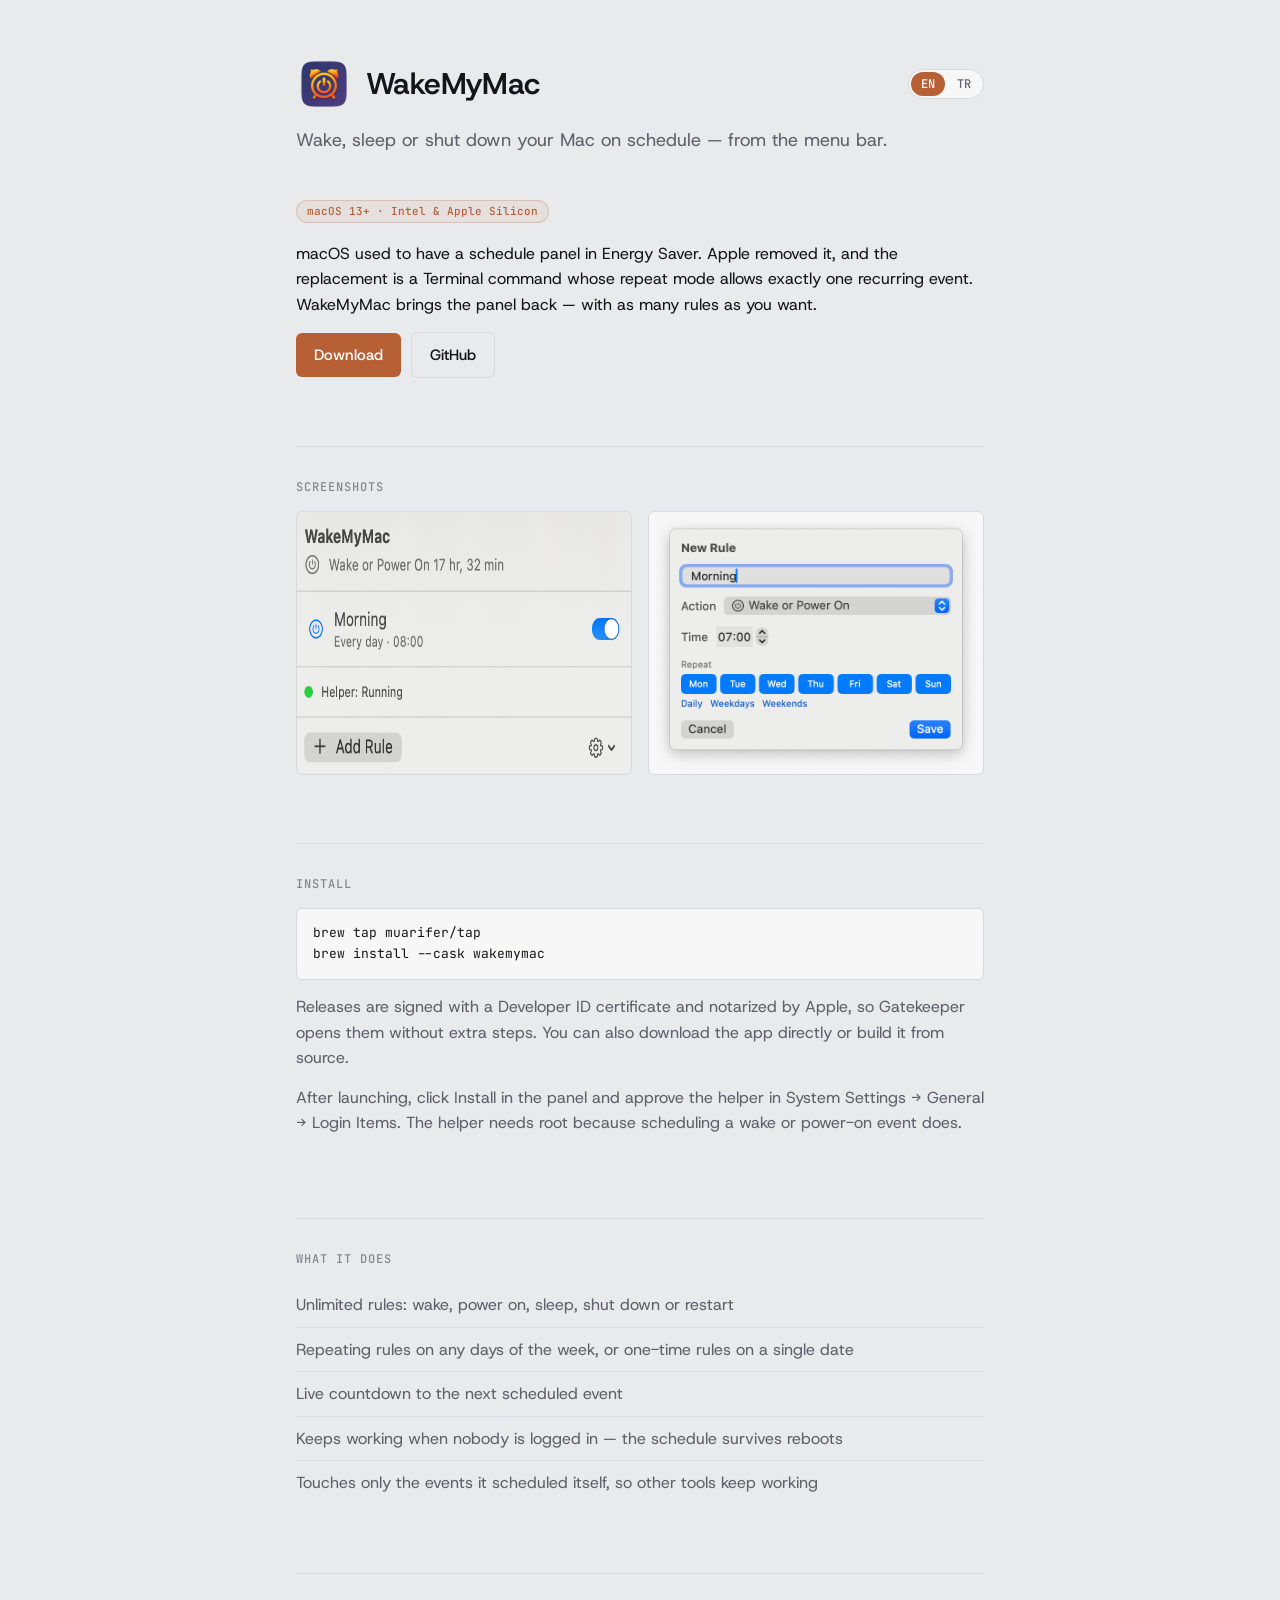
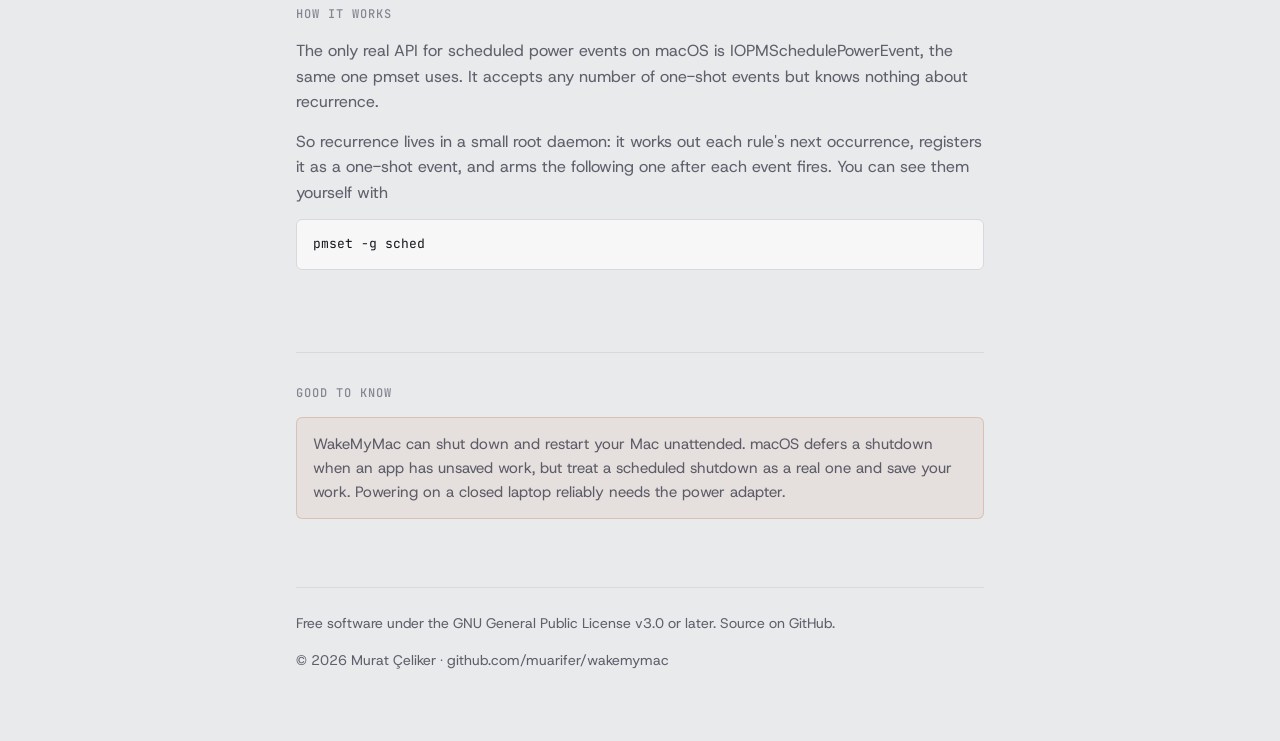
==== docs/index.html @ 7f60788e "Add one-time rules alongside weekly ones, and a bilingual project site" ====
<!DOCTYPE html>
<html lang="en">
<head>
<meta charset="utf-8">
<meta name="viewport" content="width=device-width, initial-scale=1">
<title>WakeMyMac — scheduled power events for macOS</title>
<meta name="description" content="A macOS menu bar app that wakes, sleeps or shuts down your Mac on schedule. Unlimited recurring rules, unlike pmset repeat.">
<link rel="icon" href="icon.png">
<meta property="og:title" content="WakeMyMac">
<meta property="og:description" content="Wake, sleep or shut down your Mac on schedule — from the menu bar.">
<meta property="og:image" content="https://muarifer.github.io/wakemymac/icon.png">
<link rel="preconnect" href="https://fonts.googleapis.com">
<link rel="preconnect" href="https://fonts.gstatic.com" crossorigin>
<link href="https://fonts.googleapis.com/css2?family=Host+Grotesk:wght@400;500;600&family=JetBrains+Mono:wght@400;500&display=swap" rel="stylesheet">
<style>
  :root {
    --bg: #e9eaec;
    --card: #f7f7f8;
    --fg: #14151a;
    --fg-2: rgba(15, 19, 36, 0.64);
    --fg-3: rgba(13, 17, 38, 0.46);
    --line: #d7d9de;
    --accent: #b75f35;
    --accent-surface: rgba(183, 95, 53, 0.075);
    --accent-border: rgba(183, 95, 53, 0.24);
    --radius: 6px;
    --sans: "Host Grotesk", ui-sans-serif, system-ui, sans-serif;
    --mono: "JetBrains Mono", ui-monospace, SFMono-Regular, Menlo, monospace;
  }
  @media (prefers-color-scheme: dark) {
    :root:not([data-theme="light"]) {
      --bg: #131418;
      --card: #1b1c21;
      --fg: #f2f3f5;
      --fg-2: rgba(242, 243, 245, 0.62);
      --fg-3: rgba(242, 243, 245, 0.42);
      --line: #2b2d34;
      --accent: #e0834f;
      --accent-surface: rgba(224, 131, 79, 0.1);
      --accent-border: rgba(224, 131, 79, 0.28);
    }
  }
  :root[data-theme="dark"] {
    --bg: #131418;
    --card: #1b1c21;
    --fg: #f2f3f5;
    --fg-2: rgba(242, 243, 245, 0.62);
    --fg-3: rgba(242, 243, 245, 0.42);
    --line: #2b2d34;
    --accent: #e0834f;
    --accent-surface: rgba(224, 131, 79, 0.1);
    --accent-border: rgba(224, 131, 79, 0.28);
  }

  * { box-sizing: border-box; }
  html { -webkit-font-smoothing: antialiased; -moz-osx-font-smoothing: grayscale; }
  body {
    margin: 0;
    background: var(--bg);
    color: var(--fg);
    font-family: var(--sans);
    font-size: 16px;
    line-height: 1.6;
  }
  .wrap { max-width: 720px; margin: 0 auto; padding: 0 16px; }

  /* Header */
  header { padding: 56px 0 8px; }
  .top { display: flex; align-items: center; gap: 14px; }
  .top img { width: 56px; height: 56px; }
  h1 { font-size: 30px; font-weight: 600; margin: 0; letter-spacing: -0.02em; }
  .tagline { color: var(--fg-2); margin: 14px 0 0; font-size: 18px; }
  .lang {
    margin-left: auto; display: flex; gap: 2px;
    border: 1px solid var(--line); border-radius: 999px; padding: 2px; background: var(--card);
  }
  .lang button {
    font: 500 12px/1 var(--mono); color: var(--fg-2);
    background: none; border: 0; border-radius: 999px;
    padding: 6px 10px; cursor: pointer;
  }
  .lang button[aria-pressed="true"] { background: var(--accent); color: #fff; }

  /* Blocks */
  section { padding: 34px 0; border-top: 1px solid var(--line); margin-top: 34px; }
  header + section { border-top: 0; margin-top: 0; }
  h2 {
    font: 500 12px/1 var(--mono); text-transform: uppercase; letter-spacing: 0.08em;
    color: var(--fg-3); margin: 0 0 18px;
  }
  p { margin: 0 0 14px; color: var(--fg-2); }
  p.lead { color: var(--fg); }
  strong { color: var(--fg); font-weight: 500; }
  a { color: var(--accent); text-decoration: none; }
  a:hover { text-decoration: underline; }

  .badge {
    display: inline-block; font: 500 11px/1 var(--mono);
    color: var(--accent); background: var(--accent-surface);
    border: 1px solid var(--accent-border); border-radius: 999px;
    padding: 5px 10px; margin-bottom: 18px;
  }

  .actions { display: flex; flex-wrap: wrap; gap: 10px; align-items: center; margin-top: 6px; }
  .btn {
    display: inline-block; background: var(--accent); color: #fff;
    border-radius: var(--radius); padding: 10px 18px; font-weight: 500; font-size: 15px;
  }
  .btn:hover { text-decoration: none; opacity: 0.9; }
  .btn.ghost { background: transparent; color: var(--fg); border: 1px solid var(--line); }

  pre, code { font-family: var(--mono); font-size: 13px; }
  pre {
    background: var(--card); border: 1px solid var(--line); border-radius: var(--radius);
    padding: 14px 16px; overflow-x: auto; margin: 0 0 14px; color: var(--fg);
  }
  p > code {
    background: var(--card); border: 1px solid var(--line);
    border-radius: 4px; padding: 1px 5px; color: var(--fg);
  }

  .shots { display: flex; flex-wrap: wrap; gap: 16px; }
  .shots img {
    flex: 1 1 300px; min-width: 0; max-width: 100%;
    border: 1px solid var(--line); border-radius: var(--radius); background: var(--card);
  }

  ul { margin: 0; padding-left: 0; list-style: none; }
  li { color: var(--fg-2); padding: 9px 0; border-bottom: 1px solid var(--line); }
  li:last-child { border-bottom: 0; }

  .note {
    background: var(--accent-surface); border: 1px solid var(--accent-border);
    border-radius: var(--radius); padding: 14px 16px; color: var(--fg-2); font-size: 15px;
  }

  footer {
    border-top: 1px solid var(--line); margin-top: 34px;
    padding: 24px 0 56px; color: var(--fg-3); font-size: 14px;
  }
  footer a { color: var(--fg-2); }

  [lang-hide] { display: none !important; }
</style>
</head>
<body>
<div class="wrap">

  <header>
    <div class="top">
      <img src="icon.png" alt="WakeMyMac icon">
      <h1>WakeMyMac</h1>
      <div class="lang">
        <button type="button" data-lang="en" aria-pressed="true">EN</button>
        <button type="button" data-lang="tr" aria-pressed="false">TR</button>
      </div>
    </div>
    <p class="tagline" data-en="Wake, sleep or shut down your Mac on schedule — from the menu bar."
       data-tr="Mac'inizi programa göre uyandırın, uyutun veya kapatın — menü barından."></p>
  </header>

  <section>
    <span class="badge" data-en="macOS 13+ · Intel &amp; Apple Silicon" data-tr="macOS 13+ · Intel ve Apple Silicon"></span>
    <p class="lead"
       data-en="macOS used to have a schedule panel in Energy Saver. Apple removed it, and the replacement is a Terminal command whose repeat mode allows exactly one recurring event. WakeMyMac brings the panel back — with as many rules as you want."
       data-tr="macOS'ta Enerji Tasarrufu altında bir zamanlama paneli vardı. Apple onu kaldırdı; yerine önerilen Terminal komutunun tekrar kipi ise yalnızca tek bir tekrarlı olaya izin veriyor. WakeMyMac o paneli geri getiriyor — istediğiniz kadar kuralla."></p>
    <div class="actions">
      <a class="btn" href="https://github.com/muarifer/wakemymac/releases/latest"
         data-en="Download" data-tr="İndir"></a>
      <a class="btn ghost" href="https://github.com/muarifer/wakemymac">GitHub</a>
    </div>
  </section>

  <section>
    <h2 data-en="Screenshots" data-tr="Ekran görüntüleri"></h2>
    <div class="shots">
      <img src="screenshot.png" data-en-alt="The menu bar panel listing a rule with a live countdown to the next event"
           data-tr-alt="Menü bar paneli: kural listesi ve sonraki olaya canlı geri sayım" alt="">
      <img src="screenshot-editor.png" data-en-alt="Rule editor with action, time and day pickers"
           data-tr-alt="Kural editörü: eylem, saat ve gün seçicileri" alt="">
    </div>
  </section>

  <section>
    <h2 data-en="Install" data-tr="Kurulum"></h2>
    <pre>brew tap muarifer/tap
brew install --cask wakemymac</pre>
    <p data-en="Releases are signed with a Developer ID certificate and notarized by Apple, so Gatekeeper opens them without extra steps. You can also download the app directly or build it from source."
       data-tr="Sürümler Developer ID sertifikasıyla imzalanır ve Apple tarafından notarize edilir; Gatekeeper ek bir adım istemez. Uygulamayı doğrudan indirebilir ya da kaynaktan derleyebilirsiniz."></p>
    <p data-en="After launching, click Install in the panel and approve the helper in System Settings → General → Login Items. The helper needs root because scheduling a wake or power-on event does."
       data-tr="Açtıktan sonra panelden Install'a tıklayın ve yardımcıyı Sistem Ayarları → Genel → Giriş Öğeleri'nde onaylayın. Yardımcı root ister, çünkü uyandırma ve açma olayı zamanlamak root gerektirir."></p>
  </section>

  <section>
    <h2 data-en="What it does" data-tr="Neler yapar"></h2>
    <ul>
      <li data-en="Unlimited rules: wake, power on, sleep, shut down or restart"
          data-tr="Sınırsız kural: uyandır, aç, uyut, kapat veya yeniden başlat"></li>
      <li data-en="Repeating rules on any days of the week, or one-time rules on a single date"
          data-tr="Haftanın istediğiniz günlerinde tekrarlı kurallar ya da tek bir tarihe tek seferlik kurallar"></li>
      <li data-en="Live countdown to the next scheduled event"
          data-tr="Sonraki olaya canlı geri sayım"></li>
      <li data-en="Keeps working when nobody is logged in — the schedule survives reboots"
          data-tr="Kimse oturum açmamışken de çalışır — zamanlama yeniden başlatmalara dayanır"></li>
      <li data-en="Touches only the events it scheduled itself, so other tools keep working"
          data-tr="Yalnızca kendi kurduğu olaylara dokunur, diğer araçlar çalışmaya devam eder"></li>
    </ul>
  </section>

  <section>
    <h2 data-en="How it works" data-tr="Nasıl çalışır"></h2>
    <p data-en="The only real API for scheduled power events on macOS is IOPMSchedulePowerEvent, the same one pmset uses. It accepts any number of one-shot events but knows nothing about recurrence."
       data-tr="macOS'ta zamanlanmış güç olayları için tek gerçek API, pmset'in de kullandığı IOPMSchedulePowerEvent. İstediğiniz kadar tek seferlik olay kabul eder ama tekrardan haberi yoktur."></p>
    <p data-en="So recurrence lives in a small root daemon: it works out each rule's next occurrence, registers it as a one-shot event, and arms the following one after each event fires. You can see them yourself with"
       data-tr="Tekrar bu yüzden küçük bir root daemon'da yaşıyor: her kuralın bir sonraki gerçekleşmesini hesaplar, tek seferlik olay olarak kaydeder ve olay geçtikçe sıradakini kurar. Kendiniz de görebilirsiniz:"></p>
    <pre>pmset -g sched</pre>
  </section>

  <section>
    <h2 data-en="Good to know" data-tr="Bilinmesi gerekenler"></h2>
    <div class="note"
         data-en="WakeMyMac can shut down and restart your Mac unattended. macOS defers a shutdown when an app has unsaved work, but treat a scheduled shutdown as a real one and save your work. Powering on a closed laptop reliably needs the power adapter."
         data-tr="WakeMyMac Mac'inizi siz başında değilken kapatabilir ve yeniden başlatabilir. macOS, kaydedilmemiş işi olan bir uygulama varsa kapatmayı erteler; yine de zamanlanmış kapatmayı gerçek bir kapatma gibi görün ve işinizi kaydedin. Kapalı bir dizüstünün güvenilir şekilde açılması için adaptöre bağlı olması gerekir."></div>
  </section>

  <footer>
    <p data-en="Free software under the GNU General Public License v3.0 or later. Source on GitHub."
       data-tr="GNU Genel Kamu Lisansı v3.0 veya sonrası altında özgür yazılım. Kaynak kod GitHub'da."></p>
    <p>© 2026 Murat Çeliker · <a href="https://github.com/muarifer/wakemymac">github.com/muarifer/wakemymac</a></p>
  </footer>

</div>

<script>
  (function () {
    var buttons = document.querySelectorAll('.lang button');

    function apply(lang) {
      document.documentElement.lang = lang;
      document.querySelectorAll('[data-en]').forEach(function (el) {
        var text = el.getAttribute('data-' + lang);
        if (text) { el.textContent = text; }
      });
      document.querySelectorAll('[data-en-alt]').forEach(function (el) {
        var alt = el.getAttribute('data-' + lang + '-alt');
        if (alt) { el.alt = alt; }
      });
      buttons.forEach(function (b) {
        b.setAttribute('aria-pressed', String(b.dataset.lang === lang));
      });
      try { localStorage.setItem('wmm-lang', lang); } catch (e) {}
    }

    var saved = null;
    try { saved = localStorage.getItem('wmm-lang'); } catch (e) {}
    var initial = saved || ((navigator.language || 'en').slice(0, 2) === 'tr' ? 'tr' : 'en');

    buttons.forEach(function (b) {
      b.addEventListener('click', function () { apply(b.dataset.lang); });
    });
    apply(initial);
  })();
</script>
</body>
</html>
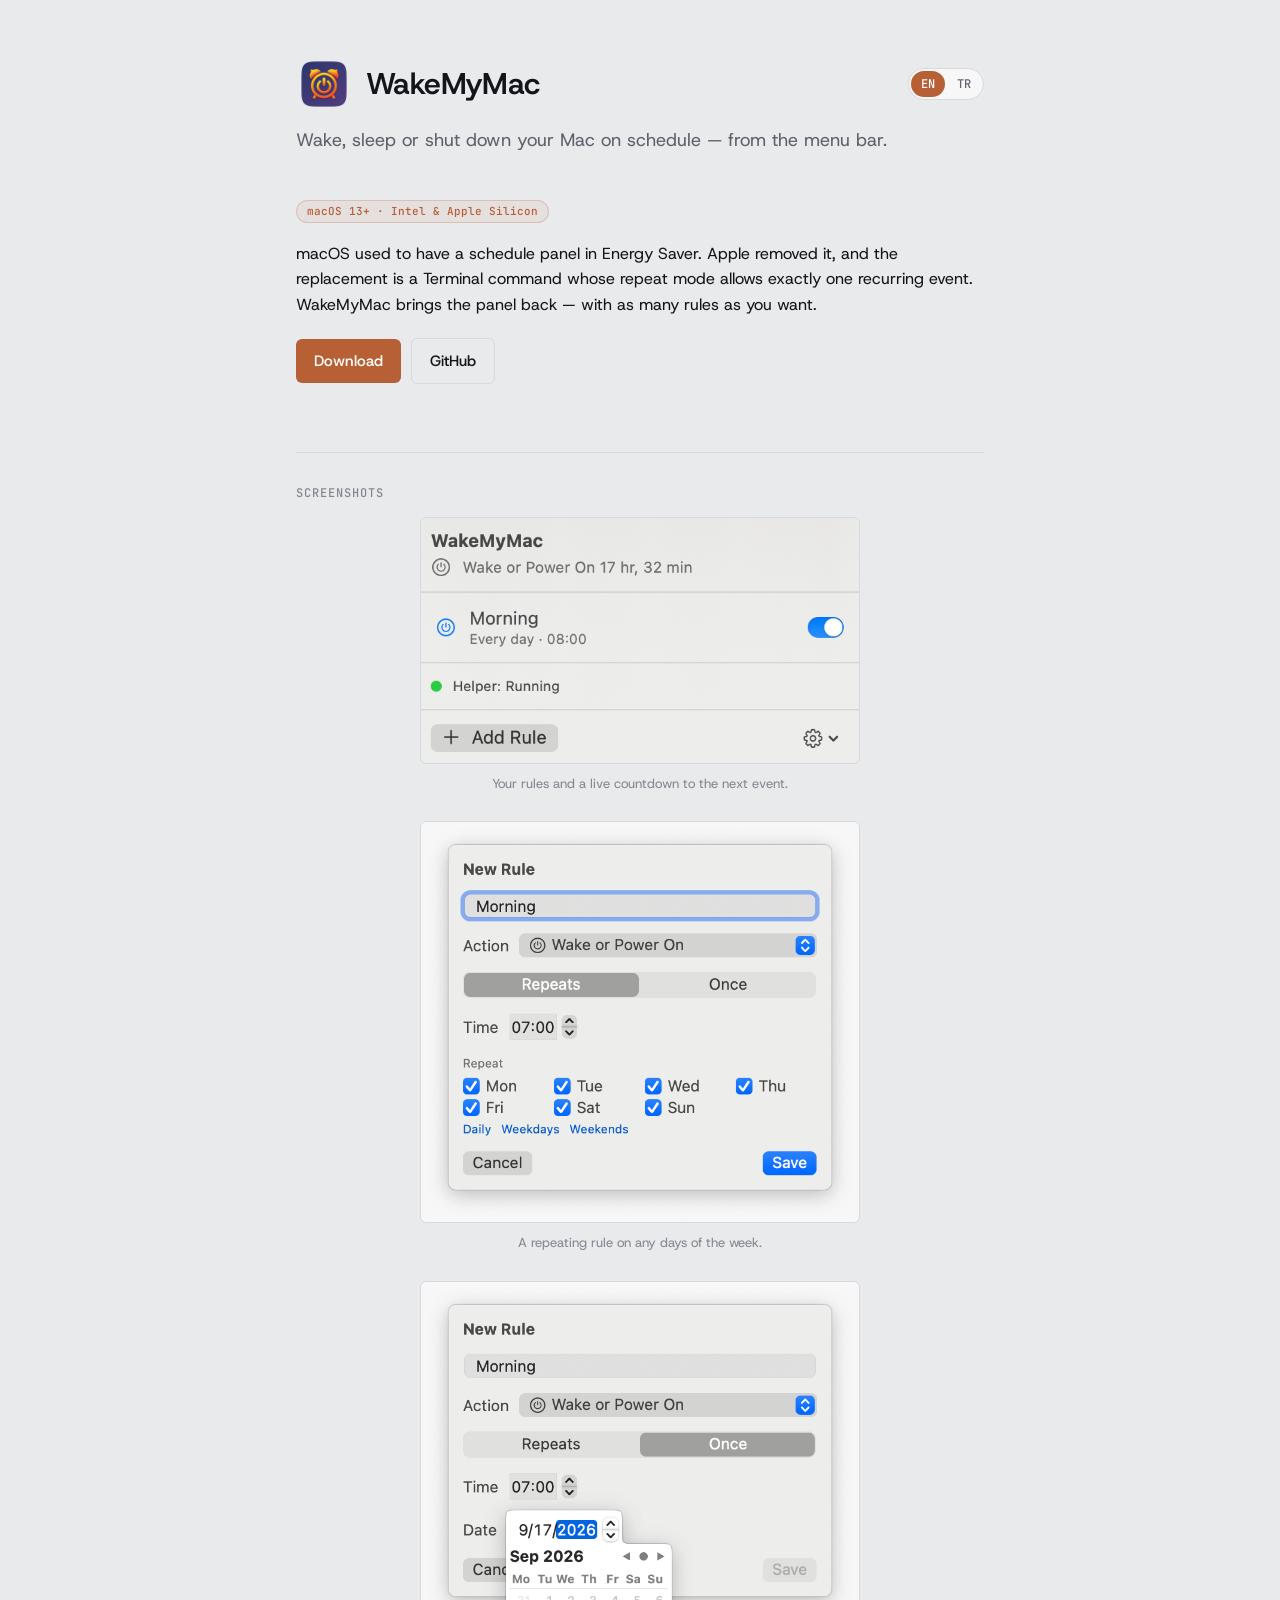
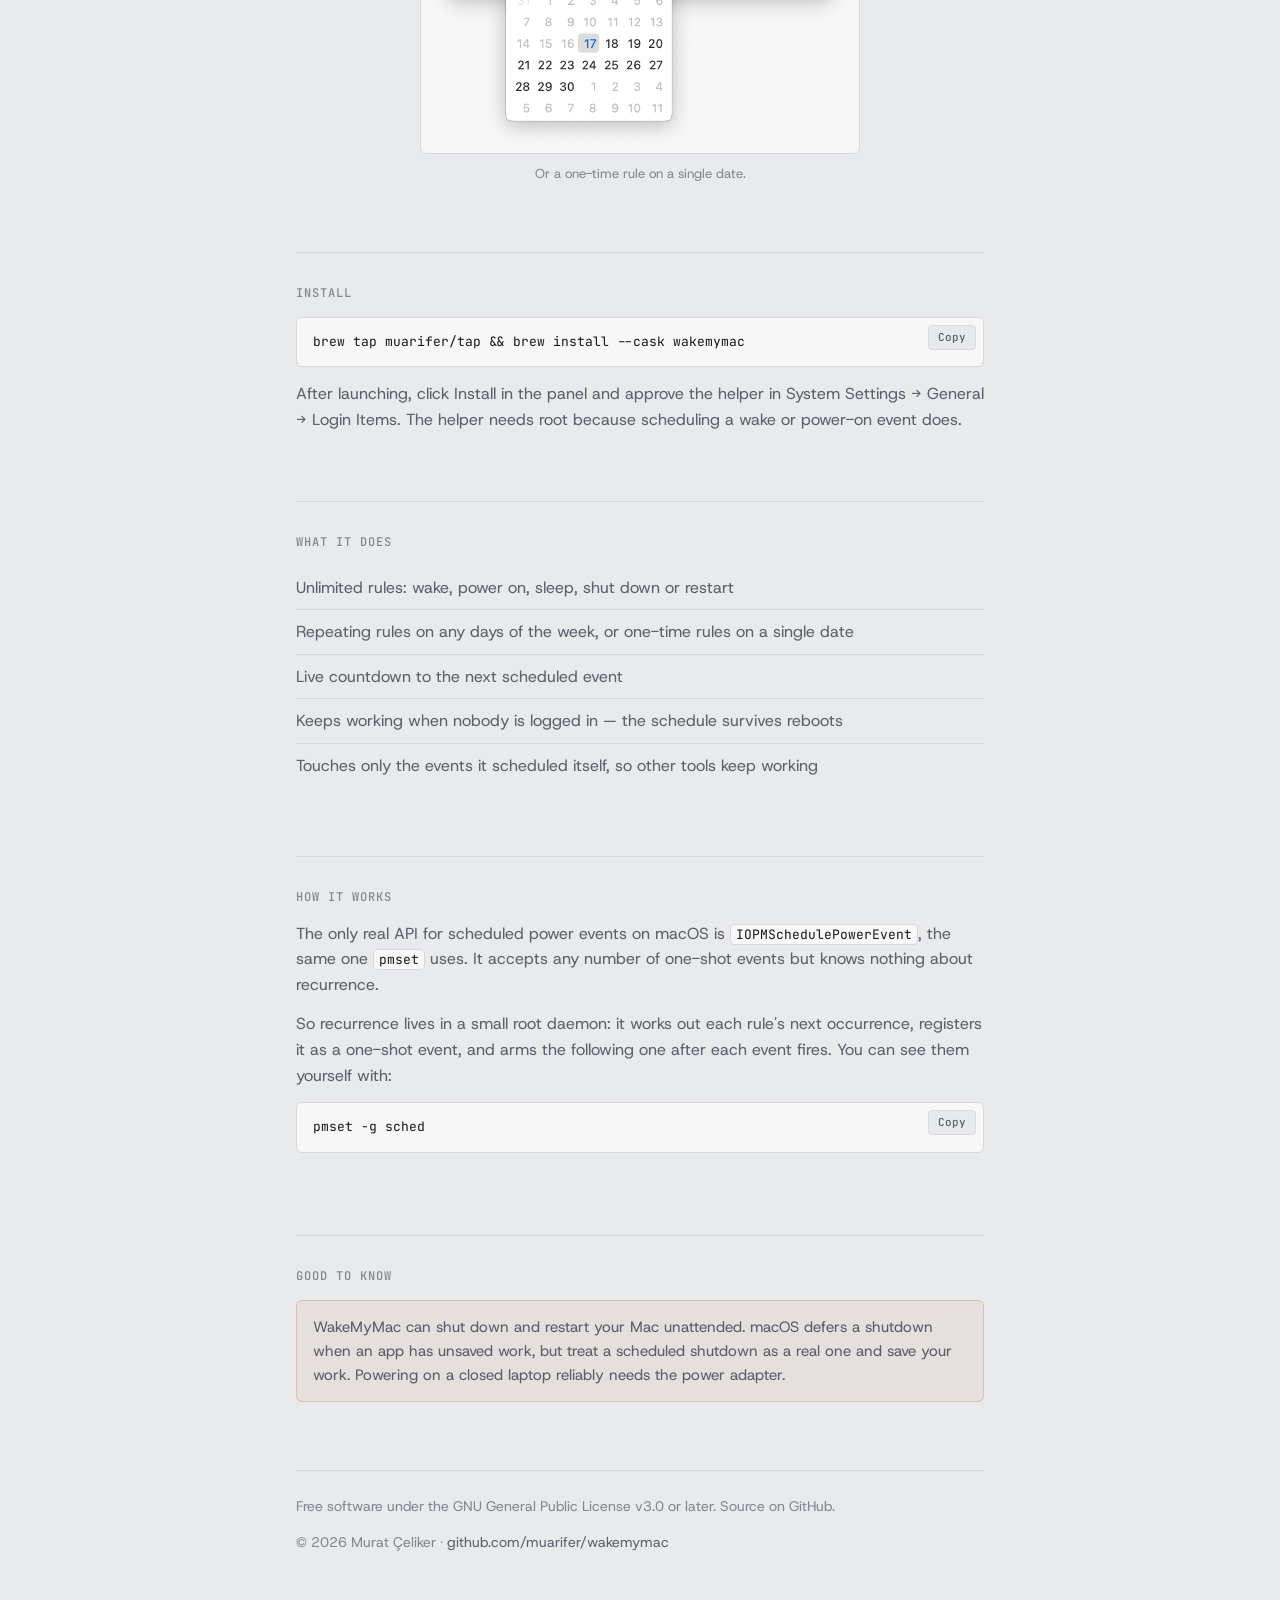
==== commit ff8da6a6: "Split the site into English and Turkish pages, add copy buttons to commands" ====
--- a/docs/index.html
+++ b/docs/index.html
@@ -6,142 +6,16 @@
 <title>WakeMyMac — scheduled power events for macOS</title>
 <meta name="description" content="A macOS menu bar app that wakes, sleeps or shuts down your Mac on schedule. Unlimited recurring rules, unlike pmset repeat.">
 <link rel="icon" href="icon.png">
+<link rel="canonical" href="https://muarifer.github.io/wakemymac/">
+<link rel="alternate" hreflang="en" href="https://muarifer.github.io/wakemymac/">
+<link rel="alternate" hreflang="tr" href="https://muarifer.github.io/wakemymac/index-tr.html">
 <meta property="og:title" content="WakeMyMac">
 <meta property="og:description" content="Wake, sleep or shut down your Mac on schedule — from the menu bar.">
 <meta property="og:image" content="https://muarifer.github.io/wakemymac/icon.png">
 <link rel="preconnect" href="https://fonts.googleapis.com">
 <link rel="preconnect" href="https://fonts.gstatic.com" crossorigin>
 <link href="https://fonts.googleapis.com/css2?family=Host+Grotesk:wght@400;500;600&family=JetBrains+Mono:wght@400;500&display=swap" rel="stylesheet">
-<style>
-  :root {
-    --bg: #e9eaec;
-    --card: #f7f7f8;
-    --fg: #14151a;
-    --fg-2: rgba(15, 19, 36, 0.64);
-    --fg-3: rgba(13, 17, 38, 0.46);
-    --line: #d7d9de;
-    --accent: #b75f35;
-    --accent-surface: rgba(183, 95, 53, 0.075);
-    --accent-border: rgba(183, 95, 53, 0.24);
-    --radius: 6px;
-    --sans: "Host Grotesk", ui-sans-serif, system-ui, sans-serif;
-    --mono: "JetBrains Mono", ui-monospace, SFMono-Regular, Menlo, monospace;
-  }
-  @media (prefers-color-scheme: dark) {
-    :root:not([data-theme="light"]) {
-      --bg: #131418;
-      --card: #1b1c21;
-      --fg: #f2f3f5;
-      --fg-2: rgba(242, 243, 245, 0.62);
-      --fg-3: rgba(242, 243, 245, 0.42);
-      --line: #2b2d34;
-      --accent: #e0834f;
-      --accent-surface: rgba(224, 131, 79, 0.1);
-      --accent-border: rgba(224, 131, 79, 0.28);
-    }
-  }
-  :root[data-theme="dark"] {
-    --bg: #131418;
-    --card: #1b1c21;
-    --fg: #f2f3f5;
-    --fg-2: rgba(242, 243, 245, 0.62);
-    --fg-3: rgba(242, 243, 245, 0.42);
-    --line: #2b2d34;
-    --accent: #e0834f;
-    --accent-surface: rgba(224, 131, 79, 0.1);
-    --accent-border: rgba(224, 131, 79, 0.28);
-  }
-
-  * { box-sizing: border-box; }
-  html { -webkit-font-smoothing: antialiased; -moz-osx-font-smoothing: grayscale; }
-  body {
-    margin: 0;
-    background: var(--bg);
-    color: var(--fg);
-    font-family: var(--sans);
-    font-size: 16px;
-    line-height: 1.6;
-  }
-  .wrap { max-width: 720px; margin: 0 auto; padding: 0 16px; }
-
-  /* Header */
-  header { padding: 56px 0 8px; }
-  .top { display: flex; align-items: center; gap: 14px; }
-  .top img { width: 56px; height: 56px; }
-  h1 { font-size: 30px; font-weight: 600; margin: 0; letter-spacing: -0.02em; }
-  .tagline { color: var(--fg-2); margin: 14px 0 0; font-size: 18px; }
-  .lang {
-    margin-left: auto; display: flex; gap: 2px;
-    border: 1px solid var(--line); border-radius: 999px; padding: 2px; background: var(--card);
-  }
-  .lang button {
-    font: 500 12px/1 var(--mono); color: var(--fg-2);
-    background: none; border: 0; border-radius: 999px;
-    padding: 6px 10px; cursor: pointer;
-  }
-  .lang button[aria-pressed="true"] { background: var(--accent); color: #fff; }
-
-  /* Blocks */
-  section { padding: 34px 0; border-top: 1px solid var(--line); margin-top: 34px; }
-  header + section { border-top: 0; margin-top: 0; }
-  h2 {
-    font: 500 12px/1 var(--mono); text-transform: uppercase; letter-spacing: 0.08em;
-    color: var(--fg-3); margin: 0 0 18px;
-  }
-  p { margin: 0 0 14px; color: var(--fg-2); }
-  p.lead { color: var(--fg); }
-  strong { color: var(--fg); font-weight: 500; }
-  a { color: var(--accent); text-decoration: none; }
-  a:hover { text-decoration: underline; }
-
-  .badge {
-    display: inline-block; font: 500 11px/1 var(--mono);
-    color: var(--accent); background: var(--accent-surface);
-    border: 1px solid var(--accent-border); border-radius: 999px;
-    padding: 5px 10px; margin-bottom: 18px;
-  }
-
-  .actions { display: flex; flex-wrap: wrap; gap: 10px; align-items: center; margin-top: 6px; }
-  .btn {
-    display: inline-block; background: var(--accent); color: #fff;
-    border-radius: var(--radius); padding: 10px 18px; font-weight: 500; font-size: 15px;
-  }
-  .btn:hover { text-decoration: none; opacity: 0.9; }
-  .btn.ghost { background: transparent; color: var(--fg); border: 1px solid var(--line); }
-
-  pre, code { font-family: var(--mono); font-size: 13px; }
-  pre {
-    background: var(--card); border: 1px solid var(--line); border-radius: var(--radius);
-    padding: 14px 16px; overflow-x: auto; margin: 0 0 14px; color: var(--fg);
-  }
-  p > code {
-    background: var(--card); border: 1px solid var(--line);
-    border-radius: 4px; padding: 1px 5px; color: var(--fg);
-  }
-
-  .shots { display: flex; flex-wrap: wrap; gap: 16px; }
-  .shots img {
-    flex: 1 1 300px; min-width: 0; max-width: 100%;
-    border: 1px solid var(--line); border-radius: var(--radius); background: var(--card);
-  }
-
-  ul { margin: 0; padding-left: 0; list-style: none; }
-  li { color: var(--fg-2); padding: 9px 0; border-bottom: 1px solid var(--line); }
-  li:last-child { border-bottom: 0; }
-
-  .note {
-    background: var(--accent-surface); border: 1px solid var(--accent-border);
-    border-radius: var(--radius); padding: 14px 16px; color: var(--fg-2); font-size: 15px;
-  }
-
-  footer {
-    border-top: 1px solid var(--line); margin-top: 34px;
-    padding: 24px 0 56px; color: var(--fg-3); font-size: 14px;
-  }
-  footer a { color: var(--fg-2); }
-
-  [lang-hide] { display: none !important; }
-</style>
+<link rel="stylesheet" href="style.css">
 </head>
 <body>
 <div class="wrap">
@@ -150,116 +24,76 @@
     <div class="top">
       <img src="icon.png" alt="WakeMyMac icon">
       <h1>WakeMyMac</h1>
-      <div class="lang">
-        <button type="button" data-lang="en" aria-pressed="true">EN</button>
-        <button type="button" data-lang="tr" aria-pressed="false">TR</button>
-      </div>
+      <nav class="lang">
+        <a href="index.html" aria-current="page">EN</a>
+        <a href="index-tr.html" hreflang="tr">TR</a>
+      </nav>
     </div>
-    <p class="tagline" data-en="Wake, sleep or shut down your Mac on schedule — from the menu bar."
-       data-tr="Mac'inizi programa göre uyandırın, uyutun veya kapatın — menü barından."></p>
+    <p class="tagline">Wake, sleep or shut down your Mac on schedule — from the menu bar.</p>
   </header>
 
   <section>
-    <span class="badge" data-en="macOS 13+ · Intel &amp; Apple Silicon" data-tr="macOS 13+ · Intel ve Apple Silicon"></span>
-    <p class="lead"
-       data-en="macOS used to have a schedule panel in Energy Saver. Apple removed it, and the replacement is a Terminal command whose repeat mode allows exactly one recurring event. WakeMyMac brings the panel back — with as many rules as you want."
-       data-tr="macOS'ta Enerji Tasarrufu altında bir zamanlama paneli vardı. Apple onu kaldırdı; yerine önerilen Terminal komutunun tekrar kipi ise yalnızca tek bir tekrarlı olaya izin veriyor. WakeMyMac o paneli geri getiriyor — istediğiniz kadar kuralla."></p>
+    <span class="badge">macOS 13+ · Intel &amp; Apple Silicon</span>
+    <p class="lead">macOS used to have a schedule panel in Energy Saver. Apple removed it, and the replacement is a Terminal command whose repeat mode allows exactly one recurring event. WakeMyMac brings the panel back — with as many rules as you want.</p>
     <div class="actions">
-      <a class="btn" href="https://github.com/muarifer/wakemymac/releases/latest"
-         data-en="Download" data-tr="İndir"></a>
+      <a class="btn" href="https://github.com/muarifer/wakemymac/releases/latest">Download</a>
       <a class="btn ghost" href="https://github.com/muarifer/wakemymac">GitHub</a>
     </div>
   </section>
 
   <section>
-    <h2 data-en="Screenshots" data-tr="Ekran görüntüleri"></h2>
+    <h2>Screenshots</h2>
     <div class="shots">
-      <img src="screenshot.png" data-en-alt="The menu bar panel listing a rule with a live countdown to the next event"
-           data-tr-alt="Menü bar paneli: kural listesi ve sonraki olaya canlı geri sayım" alt="">
-      <img src="screenshot-editor.png" data-en-alt="Rule editor with action, time and day pickers"
-           data-tr-alt="Kural editörü: eylem, saat ve gün seçicileri" alt="">
+      <figure>
+        <img src="screenshot.png" alt="The menu bar panel listing a rule, with a live countdown to the next scheduled event">
+        <figcaption>Your rules and a live countdown to the next event.</figcaption>
+      </figure>
+      <figure>
+        <img src="screenshot-editor.png" alt="Rule editor set to Repeats, with checkboxes for each day of the week">
+        <figcaption>A repeating rule on any days of the week.</figcaption>
+      </figure>
+      <figure>
+        <img src="screenshot-once.png" alt="Rule editor set to Once, with a calendar picker open on a single date">
+        <figcaption>Or a one-time rule on a single date.</figcaption>
+      </figure>
     </div>
   </section>
 
   <section>
-    <h2 data-en="Install" data-tr="Kurulum"></h2>
-    <pre>brew tap muarifer/tap
-brew install --cask wakemymac</pre>
-    <p data-en="Releases are signed with a Developer ID certificate and notarized by Apple, so Gatekeeper opens them without extra steps. You can also download the app directly or build it from source."
-       data-tr="Sürümler Developer ID sertifikasıyla imzalanır ve Apple tarafından notarize edilir; Gatekeeper ek bir adım istemez. Uygulamayı doğrudan indirebilir ya da kaynaktan derleyebilirsiniz."></p>
-    <p data-en="After launching, click Install in the panel and approve the helper in System Settings → General → Login Items. The helper needs root because scheduling a wake or power-on event does."
-       data-tr="Açtıktan sonra panelden Install'a tıklayın ve yardımcıyı Sistem Ayarları → Genel → Giriş Öğeleri'nde onaylayın. Yardımcı root ister, çünkü uyandırma ve açma olayı zamanlamak root gerektirir."></p>
+    <h2>Install</h2>
+    <pre>brew tap muarifer/tap &amp;&amp; brew install --cask wakemymac</pre>
+    <p>After launching, click Install in the panel and approve the helper in System Settings → General → Login Items. The helper needs root because scheduling a wake or power-on event does.</p>
   </section>
 
   <section>
-    <h2 data-en="What it does" data-tr="Neler yapar"></h2>
+    <h2>What it does</h2>
     <ul>
-      <li data-en="Unlimited rules: wake, power on, sleep, shut down or restart"
-          data-tr="Sınırsız kural: uyandır, aç, uyut, kapat veya yeniden başlat"></li>
-      <li data-en="Repeating rules on any days of the week, or one-time rules on a single date"
-          data-tr="Haftanın istediğiniz günlerinde tekrarlı kurallar ya da tek bir tarihe tek seferlik kurallar"></li>
-      <li data-en="Live countdown to the next scheduled event"
-          data-tr="Sonraki olaya canlı geri sayım"></li>
-      <li data-en="Keeps working when nobody is logged in — the schedule survives reboots"
-          data-tr="Kimse oturum açmamışken de çalışır — zamanlama yeniden başlatmalara dayanır"></li>
-      <li data-en="Touches only the events it scheduled itself, so other tools keep working"
-          data-tr="Yalnızca kendi kurduğu olaylara dokunur, diğer araçlar çalışmaya devam eder"></li>
+      <li>Unlimited rules: wake, power on, sleep, shut down or restart</li>
+      <li>Repeating rules on any days of the week, or one-time rules on a single date</li>
+      <li>Live countdown to the next scheduled event</li>
+      <li>Keeps working when nobody is logged in — the schedule survives reboots</li>
+      <li>Touches only the events it scheduled itself, so other tools keep working</li>
     </ul>
   </section>
 
   <section>
-    <h2 data-en="How it works" data-tr="Nasıl çalışır"></h2>
-    <p data-en="The only real API for scheduled power events on macOS is IOPMSchedulePowerEvent, the same one pmset uses. It accepts any number of one-shot events but knows nothing about recurrence."
-       data-tr="macOS'ta zamanlanmış güç olayları için tek gerçek API, pmset'in de kullandığı IOPMSchedulePowerEvent. İstediğiniz kadar tek seferlik olay kabul eder ama tekrardan haberi yoktur."></p>
-    <p data-en="So recurrence lives in a small root daemon: it works out each rule's next occurrence, registers it as a one-shot event, and arms the following one after each event fires. You can see them yourself with"
-       data-tr="Tekrar bu yüzden küçük bir root daemon'da yaşıyor: her kuralın bir sonraki gerçekleşmesini hesaplar, tek seferlik olay olarak kaydeder ve olay geçtikçe sıradakini kurar. Kendiniz de görebilirsiniz:"></p>
+    <h2>How it works</h2>
+    <p>The only real API for scheduled power events on macOS is <code>IOPMSchedulePowerEvent</code>, the same one <code>pmset</code> uses. It accepts any number of one-shot events but knows nothing about recurrence.</p>
+    <p>So recurrence lives in a small root daemon: it works out each rule's next occurrence, registers it as a one-shot event, and arms the following one after each event fires. You can see them yourself with:</p>
     <pre>pmset -g sched</pre>
   </section>
 
   <section>
-    <h2 data-en="Good to know" data-tr="Bilinmesi gerekenler"></h2>
-    <div class="note"
-         data-en="WakeMyMac can shut down and restart your Mac unattended. macOS defers a shutdown when an app has unsaved work, but treat a scheduled shutdown as a real one and save your work. Powering on a closed laptop reliably needs the power adapter."
-         data-tr="WakeMyMac Mac'inizi siz başında değilken kapatabilir ve yeniden başlatabilir. macOS, kaydedilmemiş işi olan bir uygulama varsa kapatmayı erteler; yine de zamanlanmış kapatmayı gerçek bir kapatma gibi görün ve işinizi kaydedin. Kapalı bir dizüstünün güvenilir şekilde açılması için adaptöre bağlı olması gerekir."></div>
+    <h2>Good to know</h2>
+    <p class="note">WakeMyMac can shut down and restart your Mac unattended. macOS defers a shutdown when an app has unsaved work, but treat a scheduled shutdown as a real one and save your work. Powering on a closed laptop reliably needs the power adapter.</p>
   </section>
 
   <footer>
-    <p data-en="Free software under the GNU General Public License v3.0 or later. Source on GitHub."
-       data-tr="GNU Genel Kamu Lisansı v3.0 veya sonrası altında özgür yazılım. Kaynak kod GitHub'da."></p>
+    <p>Free software under the GNU General Public License v3.0 or later. Source on GitHub.</p>
     <p>© 2026 Murat Çeliker · <a href="https://github.com/muarifer/wakemymac">github.com/muarifer/wakemymac</a></p>
   </footer>
 
 </div>
-
-<script>
-  (function () {
-    var buttons = document.querySelectorAll('.lang button');
-
-    function apply(lang) {
-      document.documentElement.lang = lang;
-      document.querySelectorAll('[data-en]').forEach(function (el) {
-        var text = el.getAttribute('data-' + lang);
-        if (text) { el.textContent = text; }
-      });
-      document.querySelectorAll('[data-en-alt]').forEach(function (el) {
-        var alt = el.getAttribute('data-' + lang + '-alt');
-        if (alt) { el.alt = alt; }
-      });
-      buttons.forEach(function (b) {
-        b.setAttribute('aria-pressed', String(b.dataset.lang === lang));
-      });
-      try { localStorage.setItem('wmm-lang', lang); } catch (e) {}
-    }
-
-    var saved = null;
-    try { saved = localStorage.getItem('wmm-lang'); } catch (e) {}
-    var initial = saved || ((navigator.language || 'en').slice(0, 2) === 'tr' ? 'tr' : 'en');
-
-    buttons.forEach(function (b) {
-      b.addEventListener('click', function () { apply(b.dataset.lang); });
-    });
-    apply(initial);
-  })();
-</script>
+<script src="copy.js"></script>
 </body>
 </html>
--- a/docs/style.css
+++ b/docs/style.css
@@ -0,0 +1,148 @@
+/* SPDX-License-Identifier: GPL-3.0-or-later
+   Copyright (C) 2026 Murat Çeliker */
+
+:root {
+  --bg: #e9eaec;
+  --card: #f7f7f8;
+  --fg: #14151a;
+  --fg-2: rgba(15, 19, 36, 0.64);
+  --fg-3: rgba(13, 17, 38, 0.46);
+  --line: #d7d9de;
+  --accent: #b75f35;
+  --accent-surface: rgba(183, 95, 53, 0.075);
+  --accent-border: rgba(183, 95, 53, 0.24);
+  --radius: 6px;
+  --sans: "Host Grotesk", ui-sans-serif, system-ui, sans-serif;
+  --mono: "JetBrains Mono", ui-monospace, SFMono-Regular, Menlo, monospace;
+}
+@media (prefers-color-scheme: dark) {
+  :root:not([data-theme="light"]) {
+    --bg: #131418;
+    --card: #1b1c21;
+    --fg: #f2f3f5;
+    --fg-2: rgba(242, 243, 245, 0.62);
+    --fg-3: rgba(242, 243, 245, 0.42);
+    --line: #2b2d34;
+    --accent: #e0834f;
+    --accent-surface: rgba(224, 131, 79, 0.1);
+    --accent-border: rgba(224, 131, 79, 0.28);
+  }
+}
+:root[data-theme="dark"] {
+  --bg: #131418;
+  --card: #1b1c21;
+  --fg: #f2f3f5;
+  --fg-2: rgba(242, 243, 245, 0.62);
+  --fg-3: rgba(242, 243, 245, 0.42);
+  --line: #2b2d34;
+  --accent: #e0834f;
+  --accent-surface: rgba(224, 131, 79, 0.1);
+  --accent-border: rgba(224, 131, 79, 0.28);
+}
+
+* { box-sizing: border-box; }
+html { -webkit-font-smoothing: antialiased; -moz-osx-font-smoothing: grayscale; }
+body {
+  margin: 0;
+  background: var(--bg);
+  color: var(--fg);
+  font-family: var(--sans);
+  font-size: 16px;
+  line-height: 1.6;
+}
+.wrap { max-width: 720px; margin: 0 auto; padding: 0 16px; }
+
+header { padding: 56px 0 8px; }
+.top { display: flex; align-items: center; gap: 14px; }
+.top img { width: 56px; height: 56px; }
+h1 { font-size: 30px; font-weight: 600; margin: 0; letter-spacing: -0.02em; }
+.tagline { color: var(--fg-2); margin: 14px 0 0; font-size: 18px; }
+
+.lang {
+  margin-left: auto; display: flex; gap: 2px;
+  border: 1px solid var(--line); border-radius: 999px; padding: 2px; background: var(--card);
+}
+.lang a {
+  font: 500 12px/1 var(--mono); color: var(--fg-2);
+  border-radius: 999px; padding: 7px 10px; text-decoration: none;
+}
+.lang a:hover { text-decoration: none; color: var(--fg); }
+.lang a[aria-current="page"] { background: var(--accent); color: #fff; }
+
+section { padding: 34px 0; border-top: 1px solid var(--line); margin-top: 34px; }
+header + section { border-top: 0; margin-top: 0; }
+h2 {
+  font: 500 12px/1 var(--mono); text-transform: uppercase; letter-spacing: 0.08em;
+  color: var(--fg-3); margin: 0 0 18px;
+}
+p { margin: 0 0 14px; color: var(--fg-2); }
+p.lead { color: var(--fg); }
+p:last-child { margin-bottom: 0; }
+strong { color: var(--fg); font-weight: 500; }
+a { color: var(--accent); text-decoration: none; }
+a:hover { text-decoration: underline; }
+
+.badge {
+  display: inline-block; font: 500 11px/1 var(--mono);
+  color: var(--accent); background: var(--accent-surface);
+  border: 1px solid var(--accent-border); border-radius: 999px;
+  padding: 5px 10px; margin-bottom: 18px;
+}
+
+.actions { display: flex; flex-wrap: wrap; gap: 10px; align-items: center; margin-top: 20px; }
+.btn {
+  display: inline-block; background: var(--accent); color: #fff;
+  border-radius: var(--radius); padding: 10px 18px; font-weight: 500; font-size: 15px;
+}
+.btn:hover { text-decoration: none; opacity: 0.9; }
+.btn.ghost { background: transparent; color: var(--fg); border: 1px solid var(--line); }
+
+pre, code { font-family: var(--mono); font-size: 13px; }
+pre {
+  background: var(--card); border: 1px solid var(--line); border-radius: var(--radius);
+  padding: 14px 16px; overflow-x: auto; margin: 0 0 14px; color: var(--fg);
+}
+p > code {
+  background: var(--card); border: 1px solid var(--line);
+  border-radius: 4px; padding: 1px 5px; color: var(--fg);
+}
+
+.code { position: relative; }
+.code pre { padding-right: 84px; }
+.copy {
+  position: absolute; top: 8px; right: 8px;
+  font: 500 11px/1 var(--mono); color: var(--fg-2);
+  background: var(--bg); border: 1px solid var(--line); border-radius: 4px;
+  padding: 6px 9px; cursor: pointer;
+}
+.copy:hover { color: var(--fg); border-color: var(--accent-border); }
+.copy.done { color: var(--accent); border-color: var(--accent-border); background: var(--accent-surface); }
+
+/* One column, uniform width: the captures have different intrinsic sizes, so
+   side-by-side scaling left them ragged. */
+.shots { display: flex; flex-direction: column; align-items: center; gap: 28px; }
+.shots figure { margin: 0; width: 100%; max-width: 440px; }
+.shots img {
+  display: block; width: 100%; height: auto;
+  border: 1px solid var(--line); border-radius: var(--radius); background: var(--card);
+}
+.shots figcaption {
+  font: 400 13px/1.5 var(--sans); color: var(--fg-3);
+  margin-top: 10px; text-align: center;
+}
+
+ul { margin: 0; padding-left: 0; list-style: none; }
+li { color: var(--fg-2); padding: 9px 0; border-bottom: 1px solid var(--line); }
+li:last-child { border-bottom: 0; }
+
+.note {
+  background: var(--accent-surface); border: 1px solid var(--accent-border);
+  border-radius: var(--radius); padding: 14px 16px; color: var(--fg-2); font-size: 15px;
+}
+
+footer {
+  border-top: 1px solid var(--line); margin-top: 34px;
+  padding: 24px 0 56px; color: var(--fg-3); font-size: 14px;
+}
+footer a { color: var(--fg-2); }
+footer p { color: var(--fg-3); }
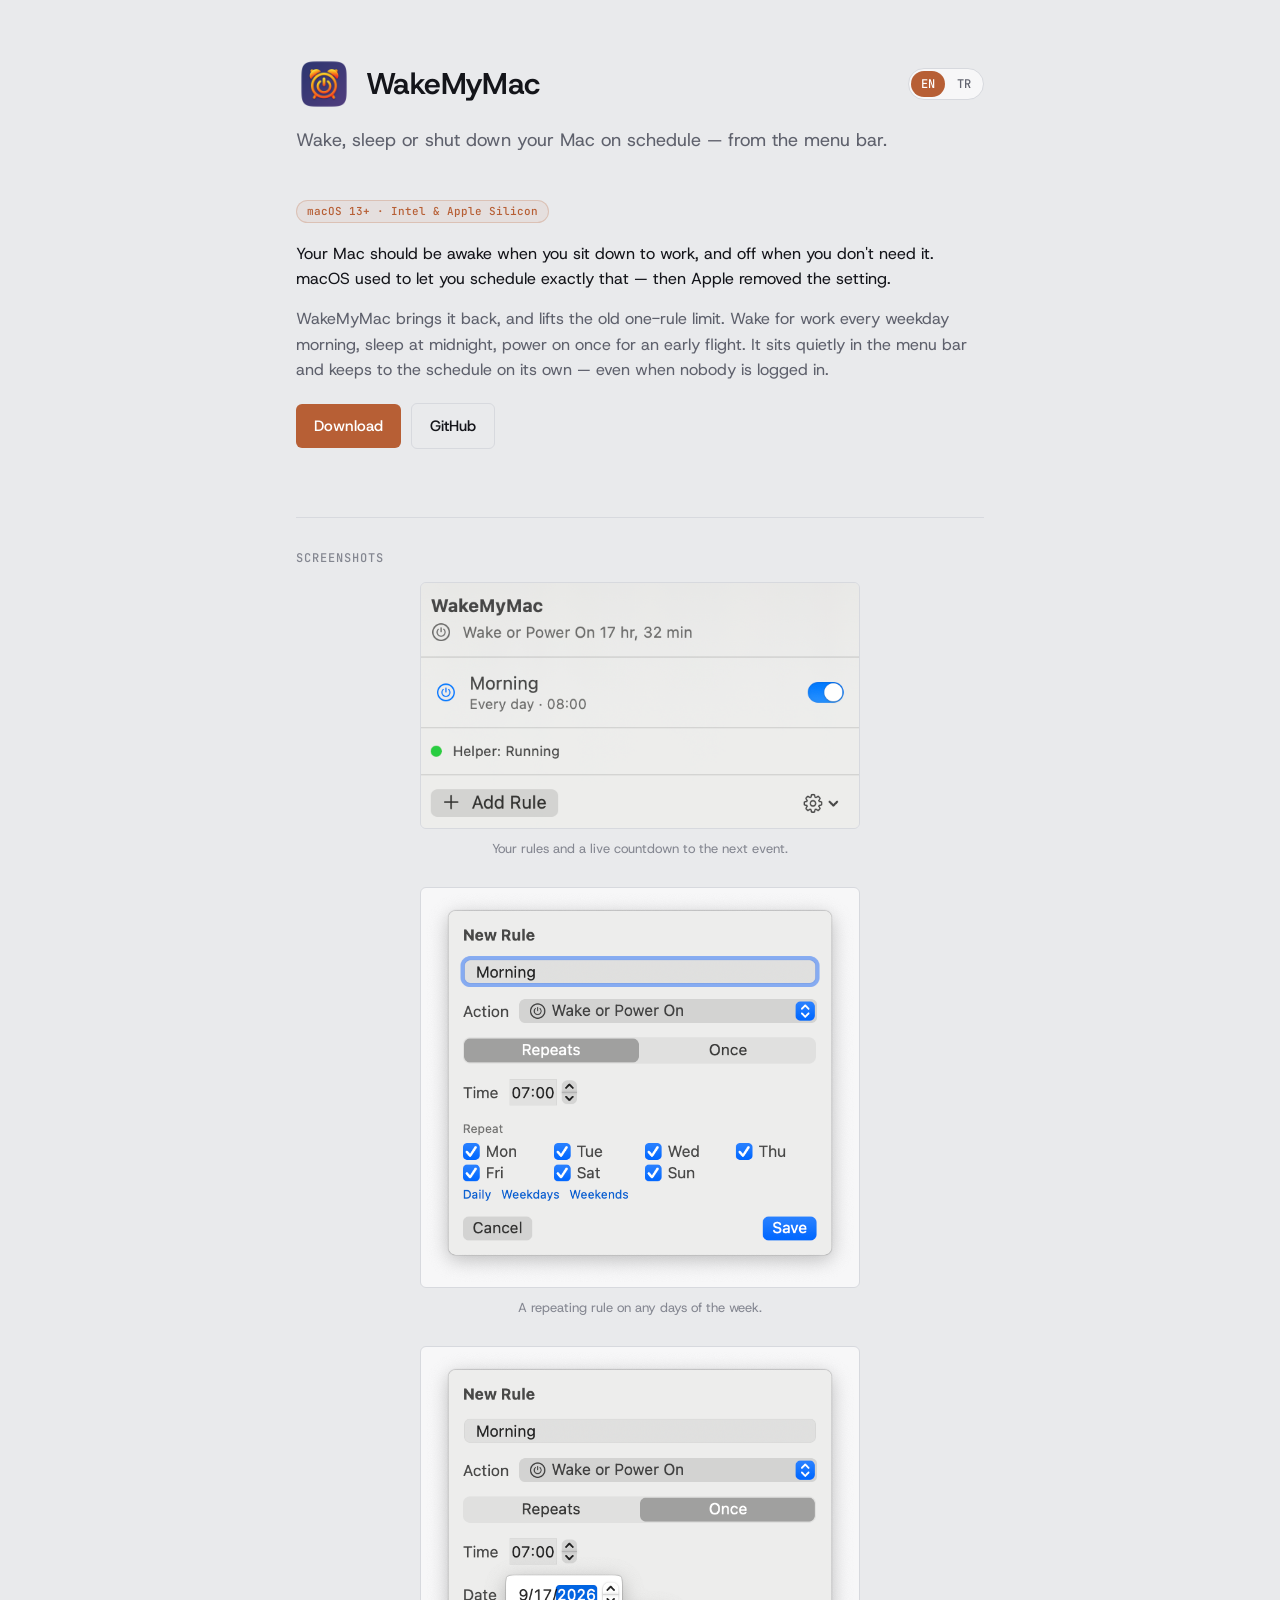
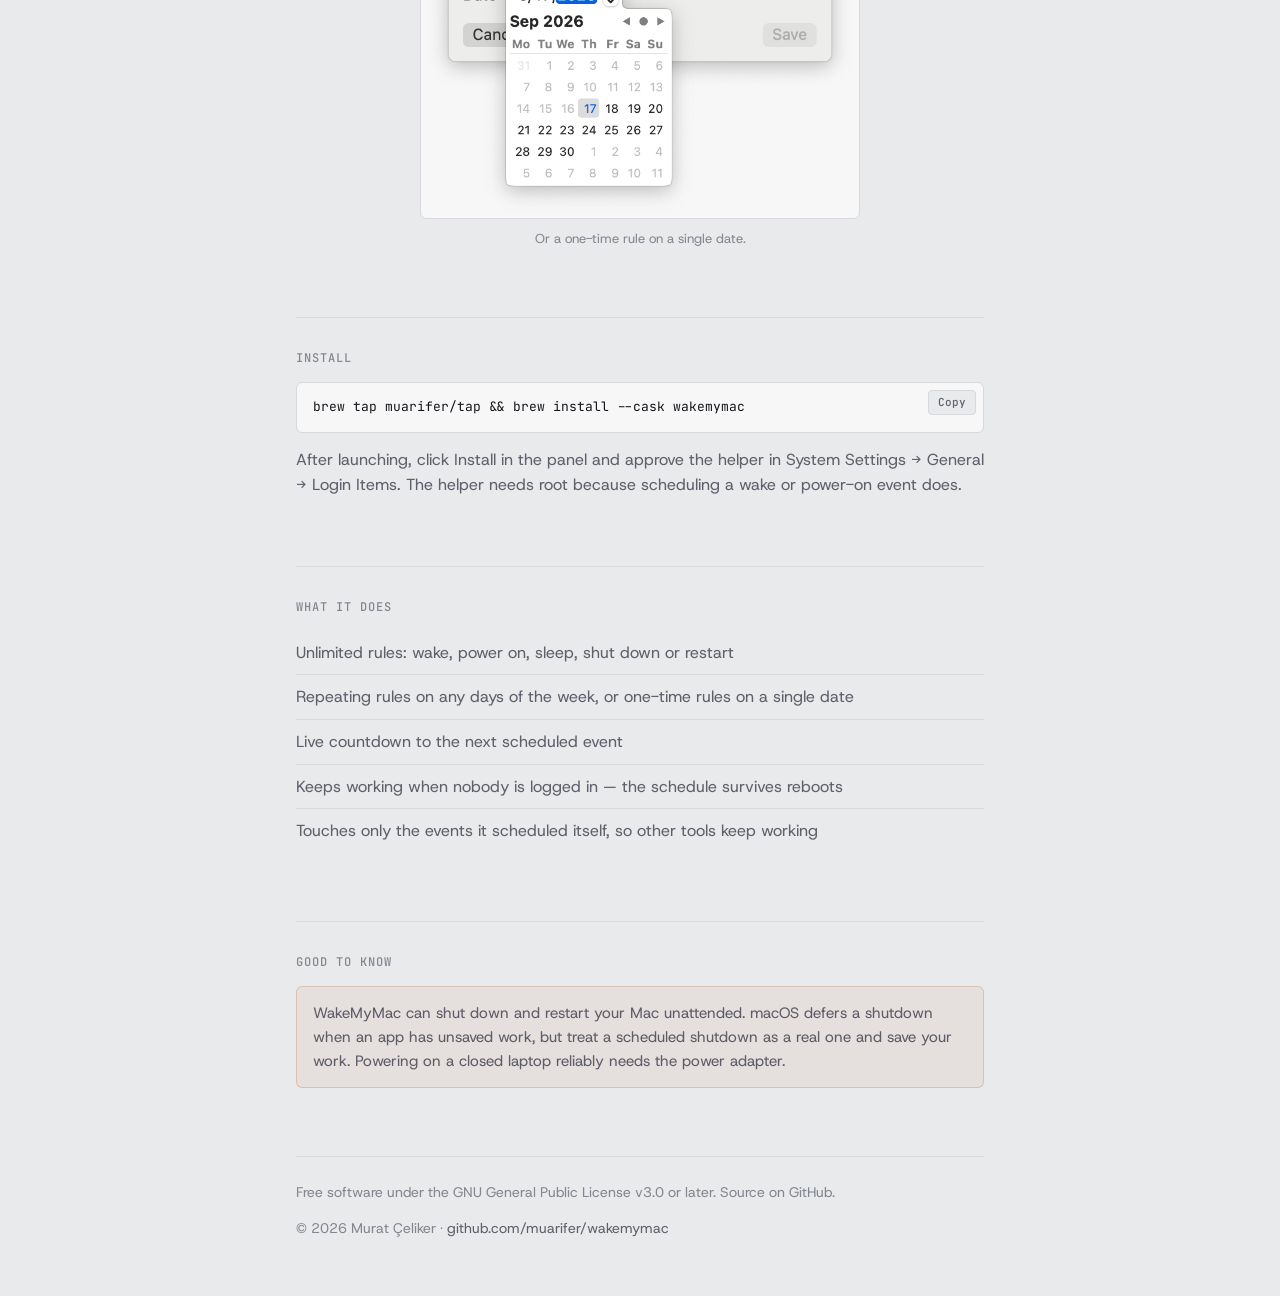
==== commit ac122b3d: "Rewrite the site intro as plain benefit copy, drop the technical section" ====
--- a/docs/index.html
+++ b/docs/index.html
@@ -34,7 +34,8 @@
 
   <section>
     <span class="badge">macOS 13+ · Intel &amp; Apple Silicon</span>
-    <p class="lead">macOS used to have a schedule panel in Energy Saver. Apple removed it, and the replacement is a Terminal command whose repeat mode allows exactly one recurring event. WakeMyMac brings the panel back — with as many rules as you want.</p>
+    <p class="lead">Your Mac should be awake when you sit down to work, and off when you don't need it. macOS used to let you schedule exactly that — then Apple removed the setting.</p>
+    <p>WakeMyMac brings it back, and lifts the old one-rule limit. Wake for work every weekday morning, sleep at midnight, power on once for an early flight. It sits quietly in the menu bar and keeps to the schedule on its own — even when nobody is logged in.</p>
     <div class="actions">
       <a class="btn" href="https://github.com/muarifer/wakemymac/releases/latest">Download</a>
       <a class="btn ghost" href="https://github.com/muarifer/wakemymac">GitHub</a>
@@ -77,13 +78,6 @@
   </section>
 
   <section>
-    <h2>How it works</h2>
-    <p>The only real API for scheduled power events on macOS is <code>IOPMSchedulePowerEvent</code>, the same one <code>pmset</code> uses. It accepts any number of one-shot events but knows nothing about recurrence.</p>
-    <p>So recurrence lives in a small root daemon: it works out each rule's next occurrence, registers it as a one-shot event, and arms the following one after each event fires. You can see them yourself with:</p>
-    <pre>pmset -g sched</pre>
-  </section>
-
-  <section>
     <h2>Good to know</h2>
     <p class="note">WakeMyMac can shut down and restart your Mac unattended. macOS defers a shutdown when an app has unsaved work, but treat a scheduled shutdown as a real one and save your work. Powering on a closed laptop reliably needs the power adapter.</p>
   </section>
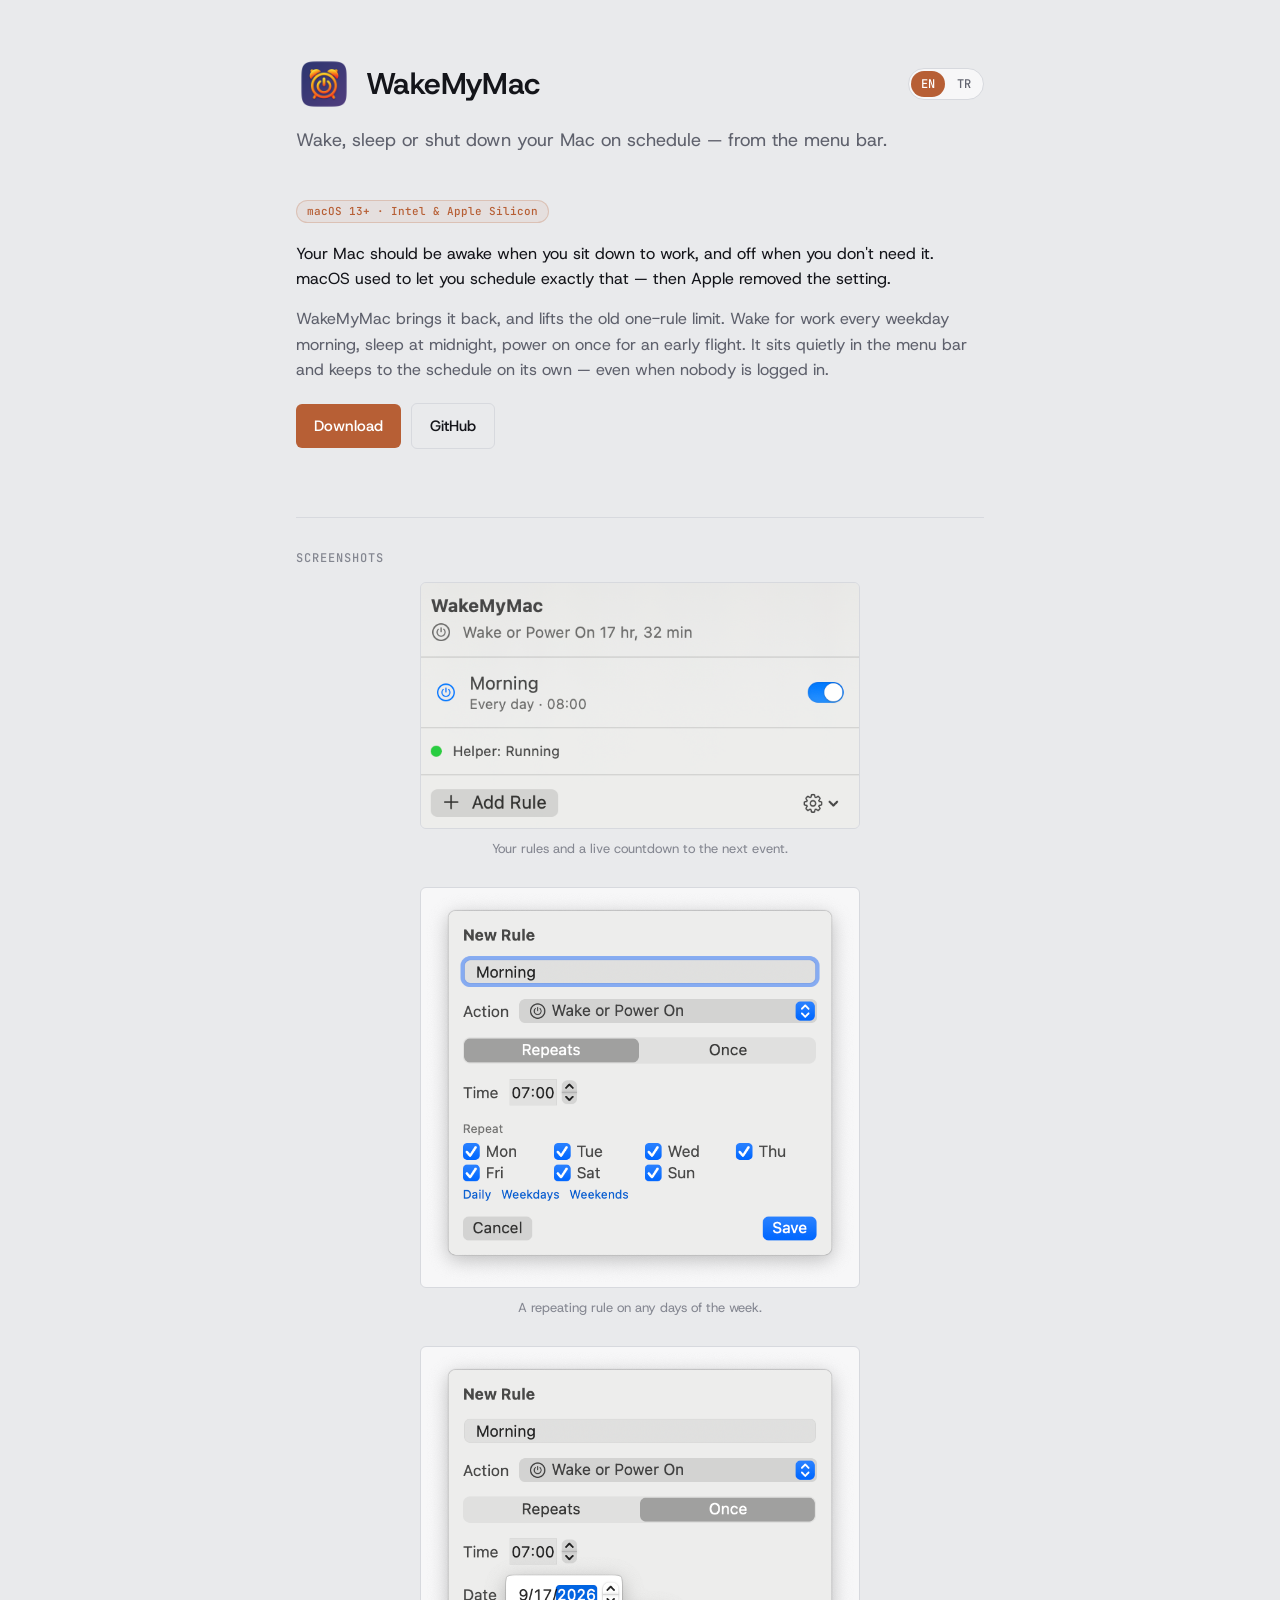
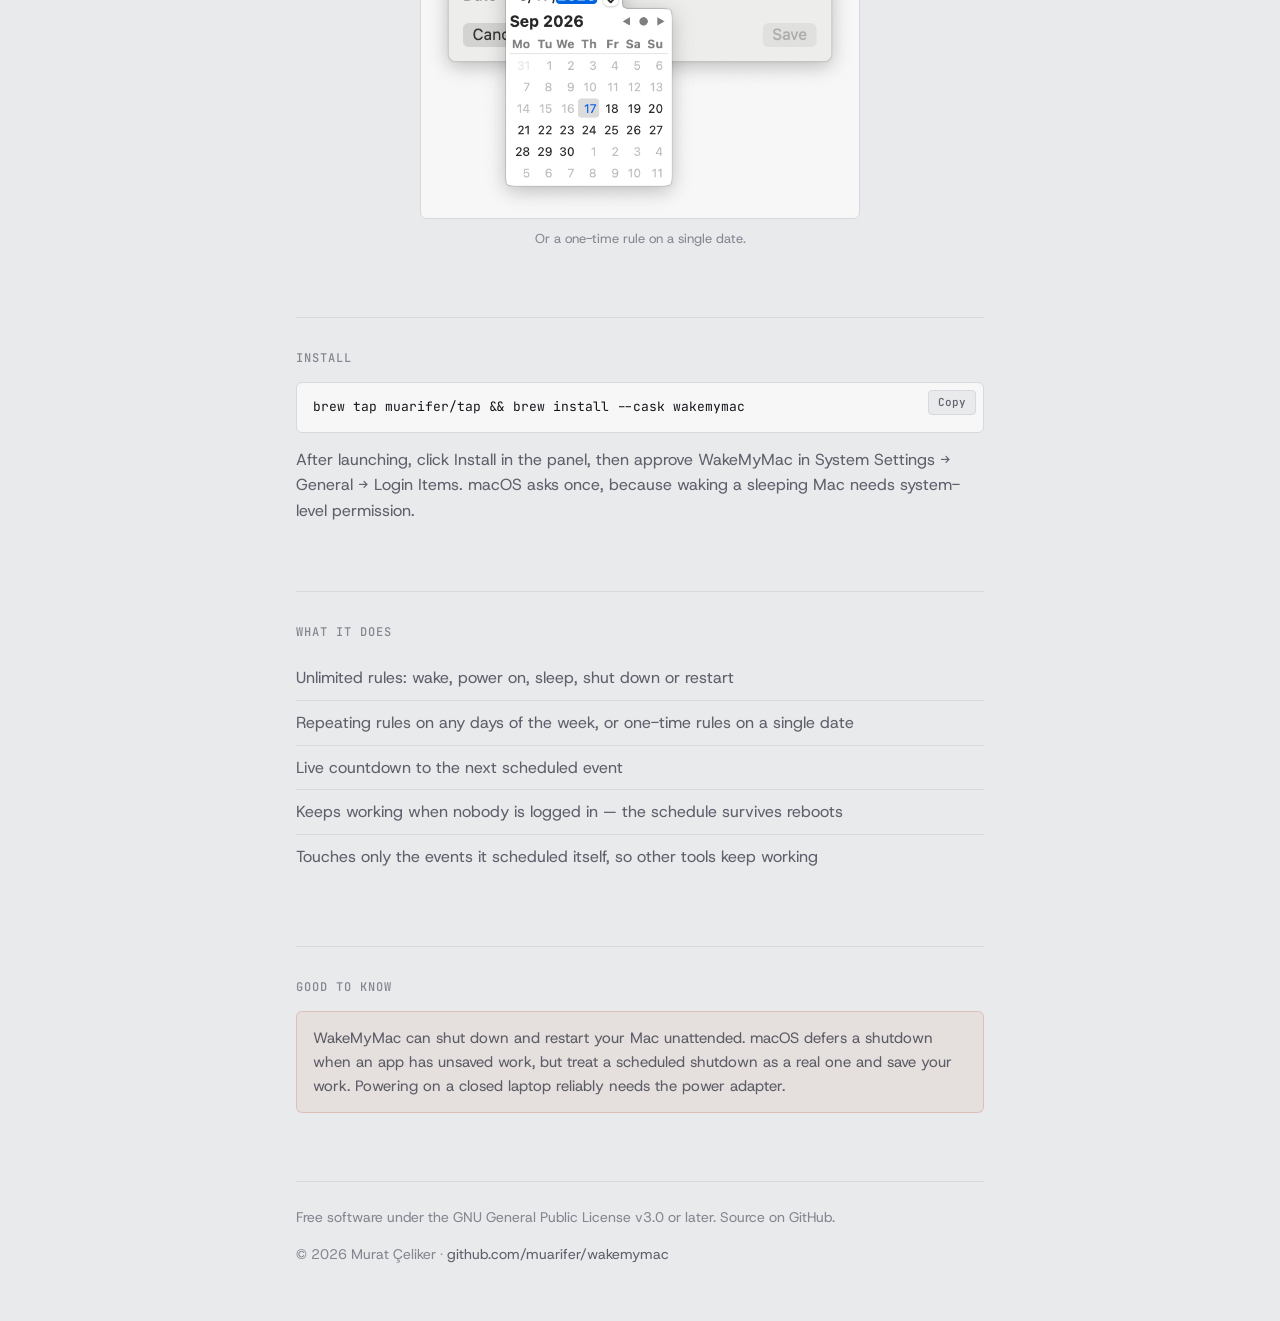
==== commit ad0e923c: "Drop remaining jargon from the install step" ====
--- a/docs/index.html
+++ b/docs/index.html
@@ -63,7 +63,7 @@
   <section>
     <h2>Install</h2>
     <pre>brew tap muarifer/tap &amp;&amp; brew install --cask wakemymac</pre>
-    <p>After launching, click Install in the panel and approve the helper in System Settings → General → Login Items. The helper needs root because scheduling a wake or power-on event does.</p>
+    <p>After launching, click Install in the panel, then approve WakeMyMac in System Settings → General → Login Items. macOS asks once, because waking a sleeping Mac needs system-level permission.</p>
   </section>
 
   <section>
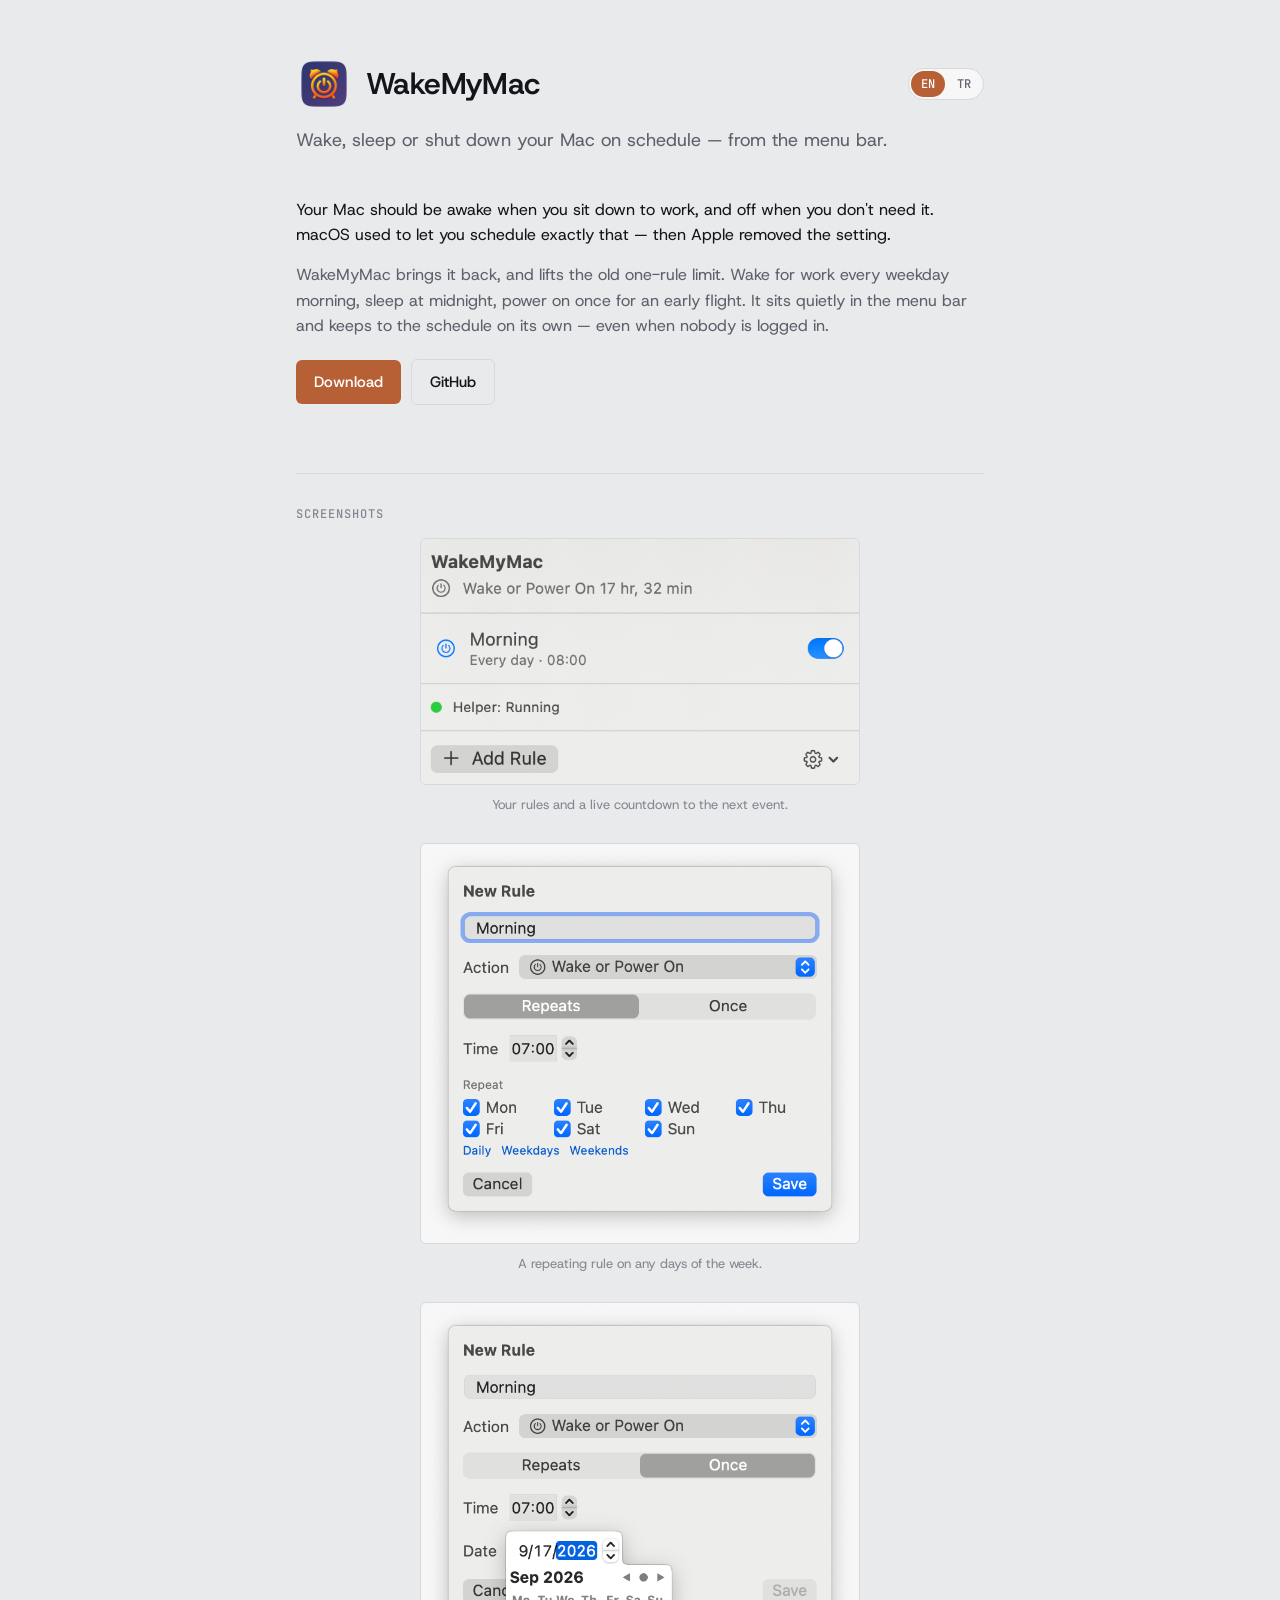
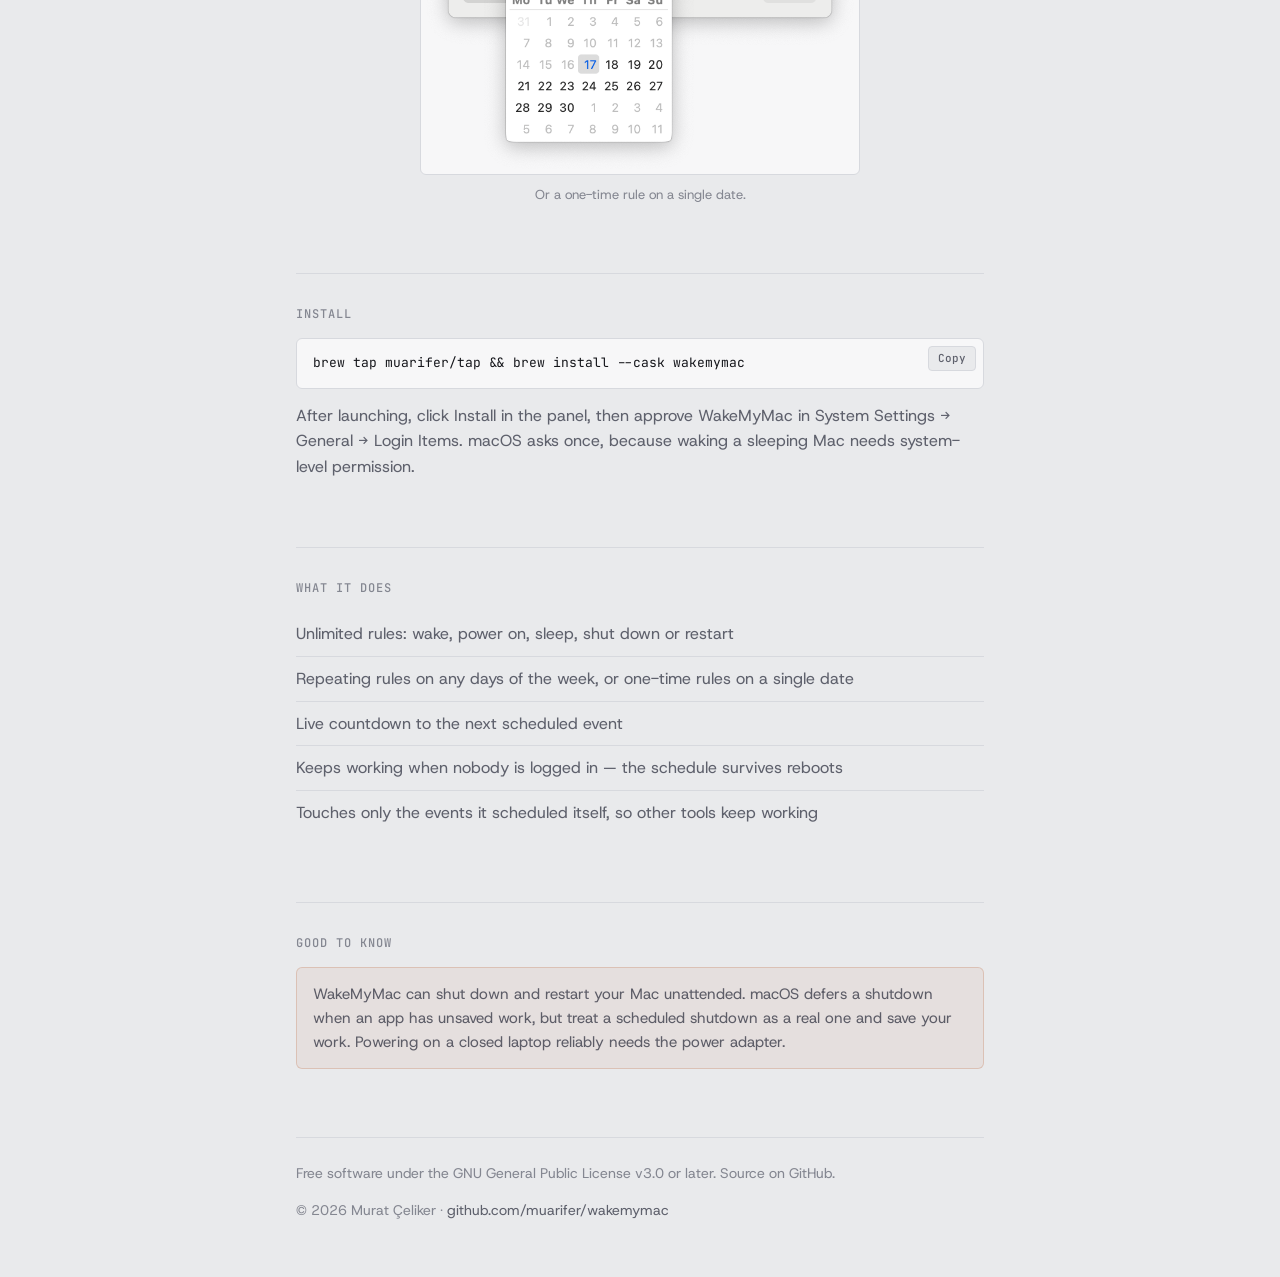
==== commit 40dbd895: "Remove the platform badge from the site" ====
--- a/docs/index.html
+++ b/docs/index.html
@@ -33,7 +33,6 @@
   </header>
 
   <section>
-    <span class="badge">macOS 13+ · Intel &amp; Apple Silicon</span>
     <p class="lead">Your Mac should be awake when you sit down to work, and off when you don't need it. macOS used to let you schedule exactly that — then Apple removed the setting.</p>
     <p>WakeMyMac brings it back, and lifts the old one-rule limit. Wake for work every weekday morning, sleep at midnight, power on once for an early flight. It sits quietly in the menu bar and keeps to the schedule on its own — even when nobody is logged in.</p>
     <div class="actions">
--- a/docs/style.css
+++ b/docs/style.css
@@ -82,12 +82,6 @@
 a { color: var(--accent); text-decoration: none; }
 a:hover { text-decoration: underline; }
 
-.badge {
-  display: inline-block; font: 500 11px/1 var(--mono);
-  color: var(--accent); background: var(--accent-surface);
-  border: 1px solid var(--accent-border); border-radius: 999px;
-  padding: 5px 10px; margin-bottom: 18px;
-}
 
 .actions { display: flex; flex-wrap: wrap; gap: 10px; align-items: center; margin-top: 20px; }
 .btn {
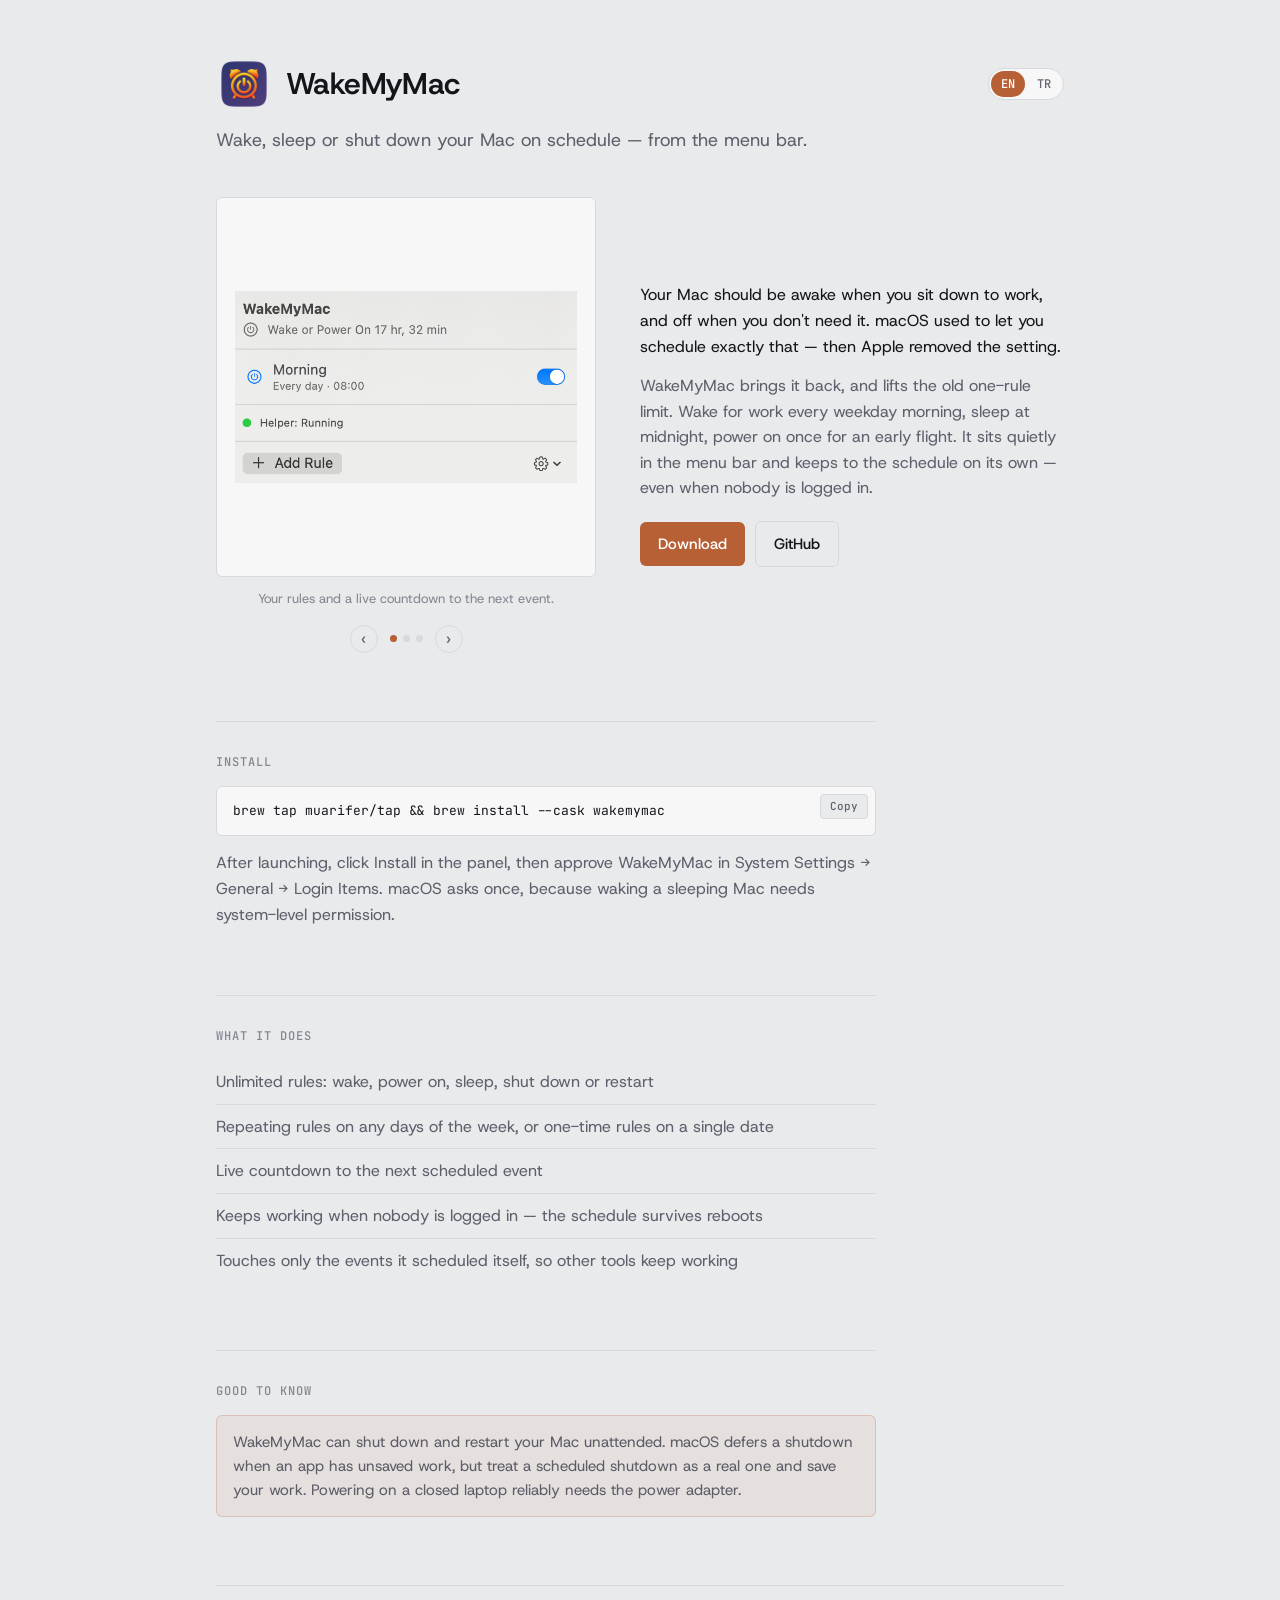
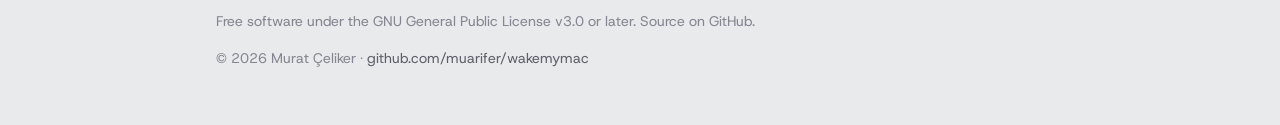
==== commit 3703eb40: "Move screenshots into the hero as a slider" ====
--- a/docs/index.html
+++ b/docs/index.html
@@ -32,30 +32,29 @@
     <p class="tagline">Wake, sleep or shut down your Mac on schedule — from the menu bar.</p>
   </header>
 
-  <section>
+  <section class="hero">
+    <div class="slider" data-slider>
+      <div class="stage">
+        <figure class="slide" data-caption="Your rules and a live countdown to the next event.">
+          <img src="screenshot.png" alt="The menu bar panel listing a rule, with a live countdown to the next scheduled event">
+        </figure>
+        <figure class="slide" data-caption="A repeating rule on any days of the week.">
+          <img src="screenshot-editor.png" alt="Rule editor set to Repeats, with checkboxes for each day of the week">
+        </figure>
+        <figure class="slide" data-caption="Or a one-time rule on a single date.">
+          <img src="screenshot-once.png" alt="Rule editor set to Once, with a calendar picker open on a single date">
+        </figure>
+      </div>
+      <p class="slider-caption">Your rules and a live countdown to the next event.</p>
+      <div class="slider-nav"></div>
+    </div>
+    <div class="hero-copy">
     <p class="lead">Your Mac should be awake when you sit down to work, and off when you don't need it. macOS used to let you schedule exactly that — then Apple removed the setting.</p>
     <p>WakeMyMac brings it back, and lifts the old one-rule limit. Wake for work every weekday morning, sleep at midnight, power on once for an early flight. It sits quietly in the menu bar and keeps to the schedule on its own — even when nobody is logged in.</p>
     <div class="actions">
       <a class="btn" href="https://github.com/muarifer/wakemymac/releases/latest">Download</a>
       <a class="btn ghost" href="https://github.com/muarifer/wakemymac">GitHub</a>
     </div>
-  </section>
-
-  <section>
-    <h2>Screenshots</h2>
-    <div class="shots">
-      <figure>
-        <img src="screenshot.png" alt="The menu bar panel listing a rule, with a live countdown to the next scheduled event">
-        <figcaption>Your rules and a live countdown to the next event.</figcaption>
-      </figure>
-      <figure>
-        <img src="screenshot-editor.png" alt="Rule editor set to Repeats, with checkboxes for each day of the week">
-        <figcaption>A repeating rule on any days of the week.</figcaption>
-      </figure>
-      <figure>
-        <img src="screenshot-once.png" alt="Rule editor set to Once, with a calendar picker open on a single date">
-        <figcaption>Or a one-time rule on a single date.</figcaption>
-      </figure>
     </div>
   </section>
 
@@ -88,5 +87,6 @@
 
 </div>
 <script src="copy.js"></script>
+<script src="slider.js"></script>
 </body>
 </html>
--- a/docs/style.css
+++ b/docs/style.css
@@ -50,7 +50,10 @@
   font-size: 16px;
   line-height: 1.6;
 }
-.wrap { max-width: 720px; margin: 0 auto; padding: 0 16px; }
+/* Wide enough for the two-column hero; the text-only sections stay narrow
+   below so lines never run past a comfortable measure. */
+.wrap { max-width: 880px; margin: 0 auto; padding: 0 16px; }
+section:not(.hero) { max-width: 660px; }
 
 header { padding: 56px 0 8px; }
 .top { display: flex; align-items: center; gap: 14px; }
@@ -112,18 +115,51 @@
 .copy:hover { color: var(--fg); border-color: var(--accent-border); }
 .copy.done { color: var(--accent); border-color: var(--accent-border); background: var(--accent-surface); }
 
-/* One column, uniform width: the captures have different intrinsic sizes, so
-   side-by-side scaling left them ragged. */
-.shots { display: flex; flex-direction: column; align-items: center; gap: 28px; }
-.shots figure { margin: 0; width: 100%; max-width: 440px; }
-.shots img {
-  display: block; width: 100%; height: auto;
-  border: 1px solid var(--line); border-radius: var(--radius); background: var(--card);
+/* Hero: screenshots on the left, the pitch on the right. */
+.hero {
+  display: grid; grid-template-columns: minmax(0, 380px) 1fr;
+  gap: 44px; align-items: center;
 }
-.shots figcaption {
+@media (max-width: 760px) {
+  .hero { grid-template-columns: 1fr; gap: 28px; }
+}
+
+/* The captures have different intrinsic sizes, so the stage is a fixed box and
+   each one is contained inside it — otherwise the layout jumps between slides. */
+.stage {
+  position: relative; height: 380px; overflow: hidden;
+  background: var(--card); border: 1px solid var(--line); border-radius: var(--radius);
+}
+.slide {
+  position: absolute; inset: 0; margin: 0;
+  display: flex; align-items: center; justify-content: center;
+  padding: 18px; opacity: 0; transition: opacity 0.3s ease; pointer-events: none;
+}
+/* Without JavaScript the first capture still shows. Once the slider takes
+   over, `ready` retires that fallback — otherwise slide one would stay lit
+   under every other slide. */
+.slide:first-child { opacity: 1; }
+[data-slider].ready .slide { opacity: 0; }
+[data-slider].ready .slide.is-active { opacity: 1; }
+.slide img { max-width: 100%; max-height: 100%; object-fit: contain; }
+
+.slider-caption {
   font: 400 13px/1.5 var(--sans); color: var(--fg-3);
-  margin-top: 10px; text-align: center;
+  margin: 12px 0 0; text-align: center; min-height: 2.6em;
 }
+.slider-nav { display: flex; align-items: center; justify-content: center; gap: 12px; margin-top: 2px; }
+.arrow {
+  font: 400 18px/1 var(--sans); color: var(--fg-2);
+  background: none; border: 1px solid var(--line); border-radius: 999px;
+  width: 28px; height: 28px; cursor: pointer; padding: 0;
+}
+.arrow:hover { color: var(--fg); border-color: var(--accent-border); }
+.dots { display: flex; gap: 6px; }
+.dots button {
+  width: 7px; height: 7px; padding: 0; border: 0; border-radius: 999px;
+  background: var(--line); cursor: pointer;
+}
+.dots button[aria-current="true"] { background: var(--accent); }
 
 ul { margin: 0; padding-left: 0; list-style: none; }
 li { color: var(--fg-2); padding: 9px 0; border-bottom: 1px solid var(--line); }
